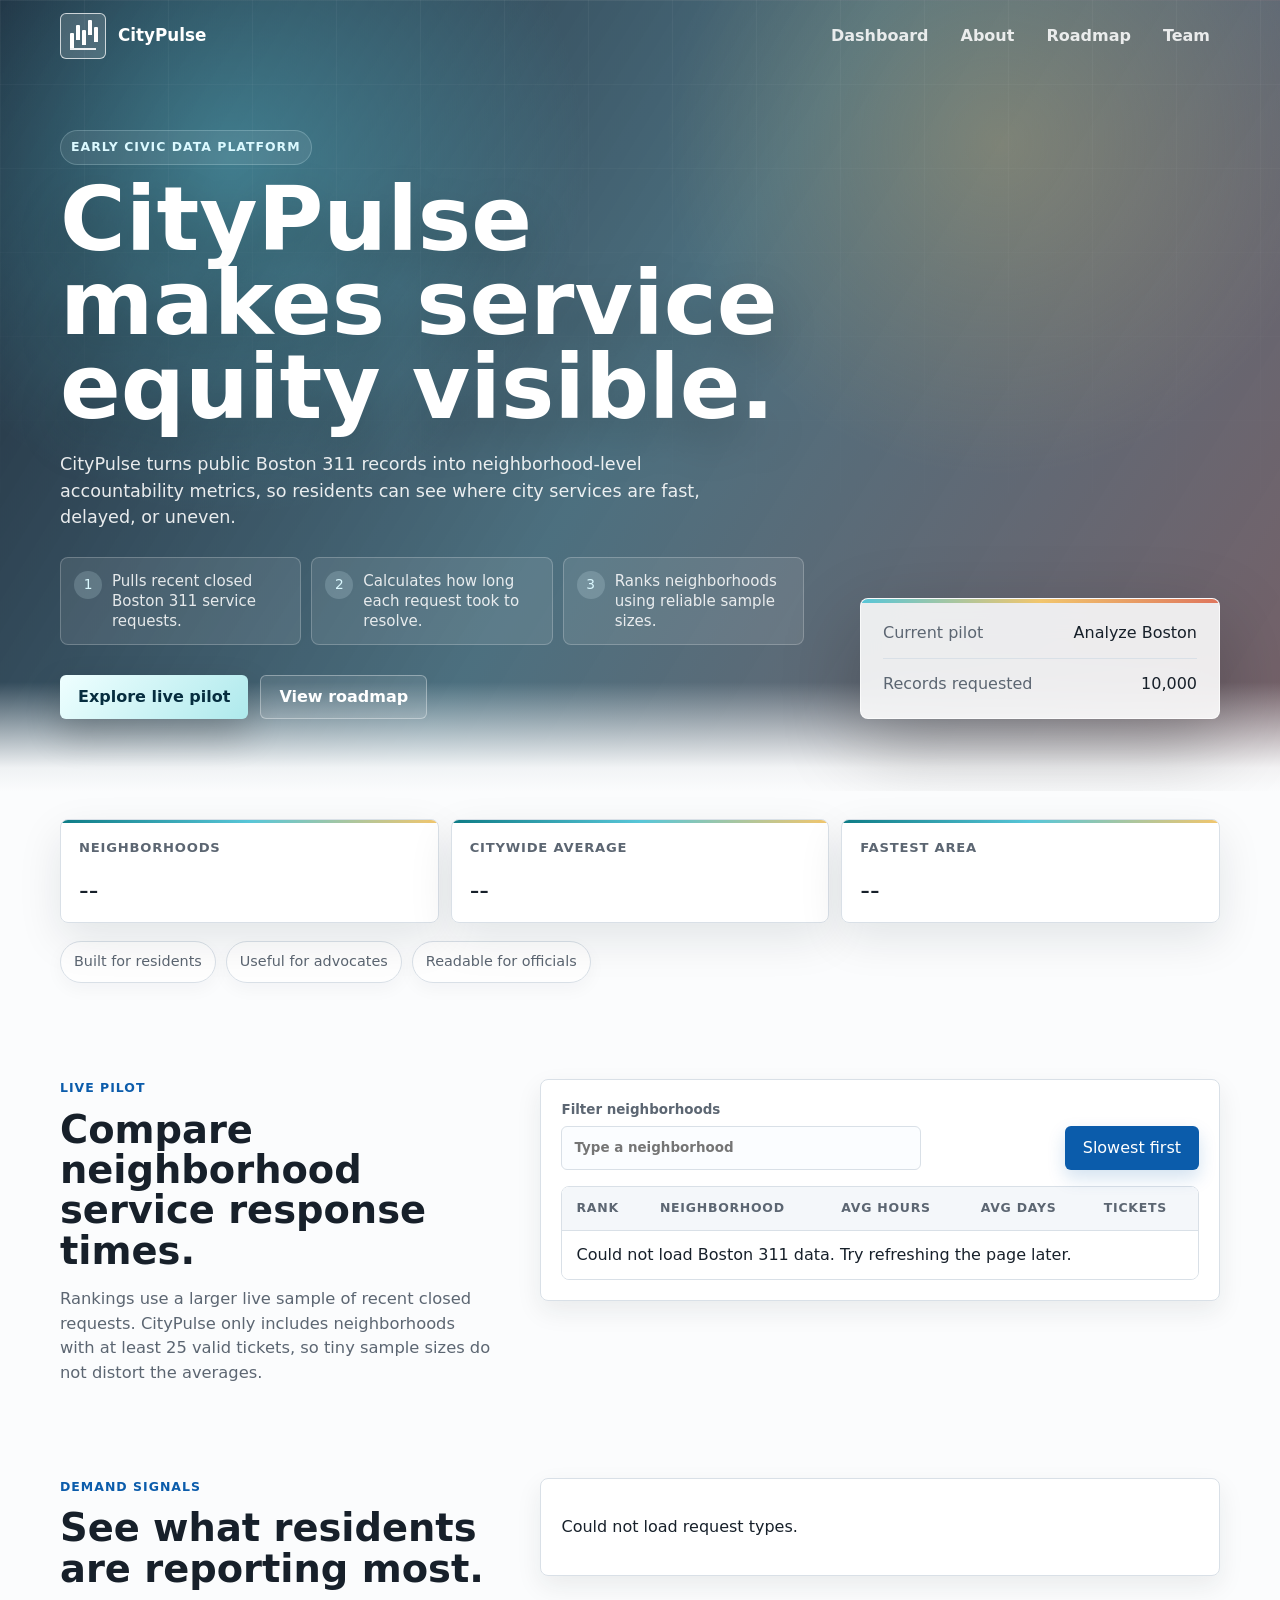
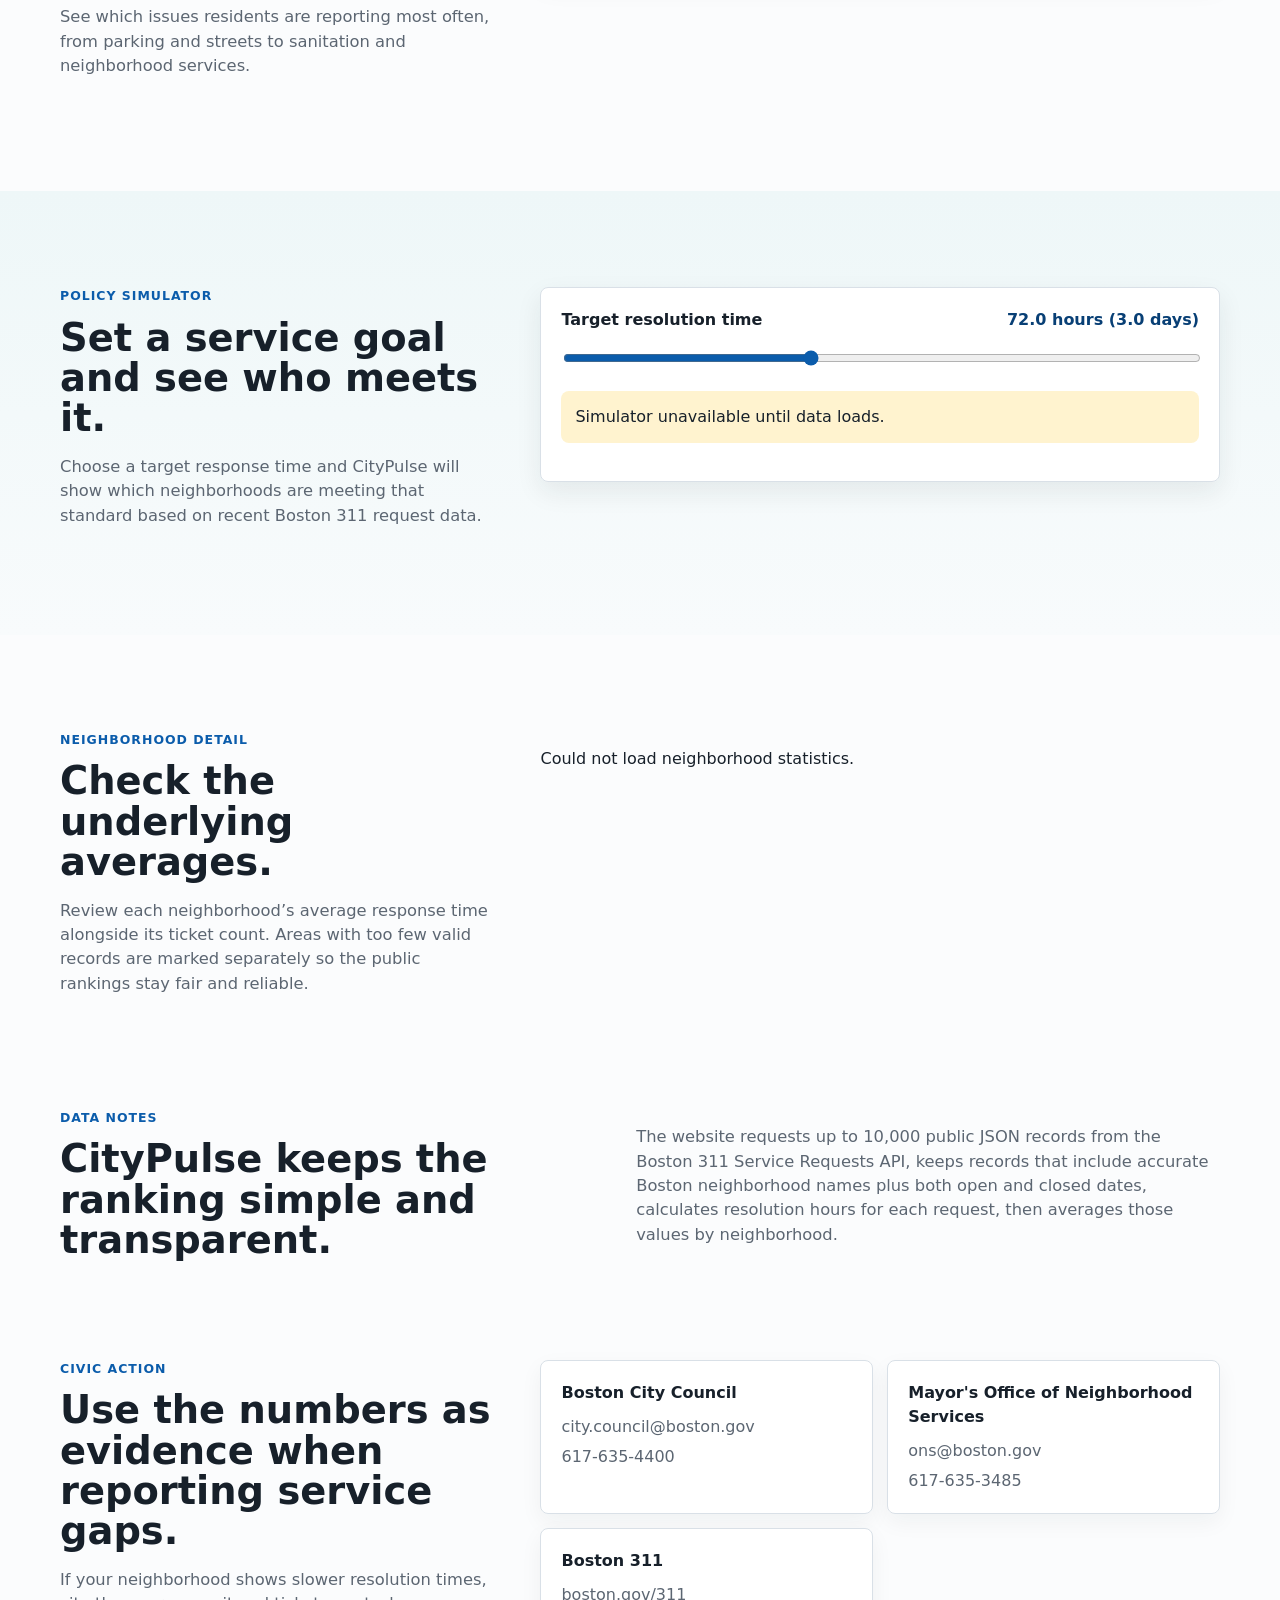
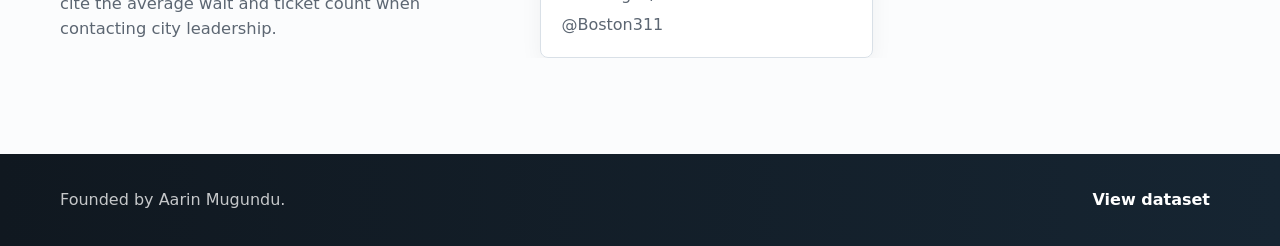
==== index.html @ 23cbd636 "Update index.html" ====
<!doctype html>
<html lang="en">
  <head>
    <meta charset="utf-8">
    <meta name="viewport" content="width=device-width, initial-scale=1">
    <title>CityPulse Boston</title>
    <meta
      name="description"
      content="CityPulse turns Boston 311 service request data into neighborhood response-time rankings, equity stats, and target simulations."
    >
    <link rel="stylesheet" href="./styles.css?v=24">
  </head>
  <body>
    <div class="cursor-glow" aria-hidden="true"></div>
    <header class="app-header">
      <nav class="topbar" aria-label="Primary">
        <a class="brand" href="./index.html" aria-label="CityPulse home">
          <span class="brand-mark" aria-hidden="true">
            <span class="logo-buildings"></span>
          </span>
          <span>CityPulse</span>
        </a>
        <div class="nav-links">
          <a href="./index.html#rankings">Dashboard</a>
          <a href="./about.html">About</a>
          <a href="./roadmap.html">Roadmap</a>
          <a href="./team.html">Team</a>
        </div>
      </nav>

      <section class="hero" id="overview">
        <div class="hero-copy">
          <p class="eyebrow">Early civic data platform</p>
          <h1>CityPulse makes service equity visible.</h1>
          <p>
            CityPulse turns public Boston 311 records into neighborhood-level accountability metrics, so
            residents can see where city services are fast, delayed, or uneven.
          </p>
          <div class="hero-explainer" aria-label="How CityPulse works">
            <article>
              <span>1</span>
              <p>Pulls recent closed Boston 311 service requests.</p>
            </article>
            <article>
              <span>2</span>
              <p>Calculates how long each request took to resolve.</p>
            </article>
            <article>
              <span>3</span>
              <p>Ranks neighborhoods using reliable sample sizes.</p>
            </article>
          </div>
          <div class="hero-actions">
            <a class="primary-action" href="#rankings">Explore live pilot</a>
            <a class="secondary-action" href="./roadmap.html">View roadmap</a>
          </div>
        </div>

        <aside class="status-panel" aria-label="Current data status">
          <div class="status-row">
            <span>Current pilot</span>
            <strong>Analyze Boston</strong>
          </div>
          <div class="status-row">
            <span>Records requested</span>
            <strong id="record-limit">10,000</strong>
          </div>
        </aside>
      </section>
    </header>

    <main>
      <section class="metric-band" aria-label="Citywide snapshot">
        <article>
          <span class="metric-label">Neighborhoods</span>
          <strong id="total-neighborhoods">--</strong>
        </article>
        <article>
          <span class="metric-label">Citywide average</span>
          <strong id="city-average">--</strong>
        </article>
        <article>
          <span class="metric-label">Fastest area</span>
          <strong id="fastest-area">--</strong>
        </article>
      </section>

      <section class="audience-strip" aria-label="Who CityPulse is for">
        <span>Built for residents</span>
        <span>Useful for advocates</span>
        <span>Readable for officials</span>
      </section>

      <section class="section-grid" id="rankings">
        <div class="section-intro">
          <p class="eyebrow">Live pilot</p>
          <h2>Compare neighborhood service response times.</h2>
          <p>
            Rankings use a larger live sample of recent closed requests. CityPulse only includes
            neighborhoods with at least 25 valid tickets, so tiny sample sizes do not distort the
            averages.
          </p>
        </div>

        <div class="tool-surface">
          <div class="control-row">
            <label class="search-field">
              <span>Filter neighborhoods</span>
              <input id="neighborhood-search" type="search" placeholder="Type a neighborhood">
            </label>
            <button class="icon-button" id="sort-toggle" type="button" aria-pressed="false">
              Slowest first
            </button>
          </div>

          <div class="table-wrap">
            <table>
              <thead>
                <tr>
                  <th scope="col">Rank</th>
                  <th scope="col">Neighborhood</th>
                  <th scope="col">Avg hours</th>
                  <th scope="col">Avg days</th>
                  <th scope="col">Tickets</th>
                </tr>
              </thead>
              <tbody id="ranking-body">
                <tr>
                  <td colspan="5">Loading rankings...</td>
                </tr>
              </tbody>
            </table>
          </div>
        </div>
      </section>

      <section class="section-grid compact-section" id="request-types">
        <div class="section-intro">
          <p class="eyebrow">Demand signals</p>
          <h2>See what residents are reporting most.</h2>
          <p>
            See which issues residents are reporting most often, from parking and streets to
            sanitation and neighborhood services.
          </p>
        </div>

        <div class="tool-surface">
          <div class="type-list" id="type-list">
            <p>Loading request types...</p>
          </div>
        </div>
      </section>

      <section class="section-grid alt" id="simulator">
        <div class="section-intro">
          <p class="eyebrow">Policy simulator</p>
          <h2>Set a service goal and see who meets it.</h2>
          <p>
            Choose a target response time and CityPulse will show which neighborhoods are meeting
            that standard based on recent Boston 311 request data.
          </p>
        </div>

        <div class="tool-surface">
          <div class="slider-header">
            <label for="target-slider">Target resolution time</label>
            <strong id="target-label">72.0 hours (3.0 days)</strong>
          </div>
          <input id="target-slider" type="range" min="12" max="168" value="72" step="1">
          <div class="sim-summary" id="sim-summary">Waiting for live data...</div>
          <div class="result-list" id="sim-results" aria-live="polite"></div>
        </div>
      </section>

      <section class="section-grid" id="raw-stats">
        <div class="section-intro">
          <p class="eyebrow">Neighborhood detail</p>
          <h2>Check the underlying averages.</h2>
          <p>
            Review each neighborhood’s average response time alongside its ticket count. Areas
            with too few valid records are marked separately so the public rankings stay fair and
            reliable.
          </p>
        </div>

        <div class="stat-list" id="stats-list">
          <p>Loading neighborhood statistics...</p>
        </div>
      </section>

      <section class="info-band" id="about">
        <div>
          <p class="eyebrow">Data notes</p>
          <h2>CityPulse keeps the ranking simple and transparent.</h2>
        </div>
        <p>
          The website requests up to 10,000 public JSON records from the Boston 311 Service
          Requests API, keeps records that include accurate Boston neighborhood names plus both
          open and closed dates, calculates resolution hours for each request, then averages those
          values by neighborhood.
        </p>
      </section>

      <section class="section-grid action-section" id="action">
        <div class="section-intro">
          <p class="eyebrow">Civic action</p>
          <h2>Use the numbers as evidence when reporting service gaps.</h2>
          <p>
            If your neighborhood shows slower resolution times, cite the average wait and ticket
            count when contacting city leadership.
          </p>
        </div>

        <div class="contact-grid">
          <article>
            <h3>Boston City Council</h3>
            <p>city.council@boston.gov</p>
            <p>617-635-4400</p>
          </article>
          <article>
            <h3>Mayor's Office of Neighborhood Services</h3>
            <p>ons@boston.gov</p>
            <p>617-635-3485</p>
          </article>
          <article>
            <h3>Boston 311</h3>
            <p>boston.gov/311</p>
            <p>@Boston311</p>
          </article>
        </div>
      </section>
    </main>

    <footer>
      <p>Founded by Aarin Mugundu.</p>
      <a href="https://data.boston.gov/dataset/311-service-requests" target="_blank" rel="noreferrer">
        View dataset
      </a>
    </footer>

    <script src="./effects.js?v=24"></script>
    <script src="./app.js?v=24"></script>
  </body>
</html>
---- styles.css ----
:root {
  color-scheme: light;
  --ink: #17202a;
  --muted: #5c6672;
  --paper: #fbfcfd;
  --paper-soft: #f4f7fa;
  --line: #d9e0e7;
  --blue: #0b5cab;
  --blue-dark: #083f75;
  --cyan: #58c6d8;
  --teal: #0e7c86;
  --coral: #df765d;
  --sun: #f2c66d;
  --green: #1f8f53;
  --red: #be3a34;
  --amber: #b96f00;
  --aqua: #e6f4f1;
  --gold: #fff3cf;
  --rose: #fae7e3;
  --shadow: 0 10px 26px rgba(23, 32, 42, 0.08);
  --shadow-strong: 0 22px 60px rgba(13, 28, 42, 0.18);
  font-family: "Avenir Next", Avenir, Inter, ui-sans-serif, system-ui, -apple-system, BlinkMacSystemFont, "Segoe UI", sans-serif;
}

* {
  box-sizing: border-box;
}

html {
  scroll-behavior: smooth;
}

body {
  margin: 0;
  background: var(--paper);
  color: var(--ink);
  line-height: 1.5;
}

::selection {
  background: rgba(88, 198, 216, 0.34);
}

a {
  color: inherit;
}

a:focus-visible,
button:focus-visible,
input:focus-visible {
  outline: 2px solid var(--cyan);
  outline-offset: 2px;
}

.cursor-glow {
  display: none;
}

.app-header {
  min-height: 72vh;
  position: relative;
  isolation: isolate;
  overflow: hidden;
  background:
    radial-gradient(circle at 18% 20%, rgba(88, 198, 216, 0.44), transparent 29%),
    radial-gradient(circle at 78% 18%, rgba(242, 198, 109, 0.25), transparent 28%),
    linear-gradient(122deg, rgba(4, 18, 35, 0.9) 0%, rgba(9, 58, 79, 0.72) 50%, rgba(56, 23, 33, 0.68) 100%),
    url("https://images.unsplash.com/photo-1508050919630-b135583b29ab?auto=format&fit=crop&w=1800&q=82");
  background-position: center;
  background-size: cover;
  color: white;
  display: flex;
  flex-direction: column;
}

.app-header::before {
  content: "";
  position: absolute;
  inset: 0;
  z-index: -1;
  background:
    linear-gradient(90deg, rgba(255, 255, 255, 0.06) 1px, transparent 1px),
    linear-gradient(180deg, rgba(255, 255, 255, 0.05) 1px, transparent 1px);
  background-size: 84px 84px;
  mask-image: linear-gradient(to bottom, rgba(0, 0, 0, 0.74), transparent 72%);
}

.app-header::after {
  content: "";
  position: absolute;
  left: 0;
  right: 0;
  bottom: -1px;
  height: 110px;
  z-index: -1;
  background: linear-gradient(180deg, transparent, rgba(251, 252, 253, 0.94) 78%, var(--paper));
}

.page-header {
  min-height: 52vh;
  position: relative;
  isolation: isolate;
  overflow: hidden;
  background:
    radial-gradient(circle at 20% 18%, rgba(88, 198, 216, 0.38), transparent 30%),
    radial-gradient(circle at 86% 20%, rgba(223, 118, 93, 0.24), transparent 28%),
    linear-gradient(122deg, rgba(4, 18, 35, 0.95) 0%, rgba(8, 55, 76, 0.82) 54%, rgba(39, 28, 46, 0.78) 100%),
    url("https://images.unsplash.com/photo-1508050919630-b135583b29ab?auto=format&fit=crop&w=1800&q=82");
  background-position: center;
  background-size: cover;
  color: white;
}

.page-header::before {
  content: "";
  position: absolute;
  inset: 0;
  z-index: -1;
  background:
    linear-gradient(90deg, rgba(255, 255, 255, 0.055) 1px, transparent 1px),
    linear-gradient(180deg, rgba(255, 255, 255, 0.045) 1px, transparent 1px);
  background-size: 84px 84px;
  mask-image: linear-gradient(to bottom, rgba(0, 0, 0, 0.78), transparent 76%);
}

.page-header::after {
  content: "";
  position: absolute;
  left: 0;
  right: 0;
  bottom: -1px;
  height: 96px;
  z-index: -1;
  background: linear-gradient(180deg, transparent, rgba(251, 252, 253, 0.92) 78%, var(--paper));
}

.topbar {
  width: min(1160px, calc(100% - 32px));
  margin: 0 auto;
  min-height: 72px;
  display: flex;
  align-items: center;
  justify-content: space-between;
  gap: 24px;
}

.brand,
.nav-links {
  display: flex;
  align-items: center;
  gap: 12px;
}

.brand {
  text-decoration: none;
  font-weight: 550;
  font-size: 1.05rem;
  border-radius: 6px;
  padding: 4px 6px 4px 0;
  transition: opacity 160ms ease;
}

.brand:hover {
  opacity: 0.92;
}

.brand:active {
  opacity: 0.82;
}

.brand-mark {
  width: 46px;
  height: 46px;
  border: 1px solid rgba(255, 255, 255, 0.72);
  display: block;
  position: relative;
  background: rgba(255, 255, 255, 0.15);
  overflow: hidden;
  border-radius: 6px;
}

.brand-mark::before {
  content: "";
  position: absolute;
  left: 9px;
  right: 9px;
  bottom: 8px;
  height: 2px;
  background: rgba(255, 255, 255, 0.9);
}

.logo-buildings {
  position: absolute;
  left: 9px;
  bottom: 10px;
  width: 4px;
  height: 15px;
  background: white;
  border-radius: 1px 1px 0 0;
  box-shadow:
    6px -8px 0 0 white,
    12px -3px 0 0 white,
    18px -13px 0 0 white,
    24px -6px 0 0 white;
}

.page-header .brand-mark {
  border-color: rgba(255, 255, 255, 0.72);
  background: rgba(255, 255, 255, 0.12);
}

.nav-links a {
  text-decoration: none;
  font-weight: 550;
  color: rgba(255, 255, 255, 0.86);
  padding: 6px 10px;
  border-radius: 6px;
  transition: color 160ms ease, background 160ms ease;
}

.nav-links a:hover {
  color: white;
  background: rgba(255, 255, 255, 0.1);
}

.nav-links a:active {
  background: rgba(255, 255, 255, 0.16);
}

.nav-links a[aria-current="page"] {
  color: white;
  background: rgba(255, 255, 255, 0.14);
}

.hero {
  width: min(1160px, calc(100% - 32px));
  margin: auto;
  padding: 58px 0 72px;
  display: grid;
  grid-template-columns: minmax(0, 1fr) 360px;
  gap: 56px;
  align-items: end;
}

.hero-copy {
  max-width: 770px;
  animation: heroRise 720ms ease-out both;
}

.hero-copy h1 {
  text-shadow: 0 20px 48px rgba(0, 0, 0, 0.22);
}

.eyebrow {
  margin: 0 0 12px;
  color: var(--blue);
  text-transform: uppercase;
  letter-spacing: 0.08em;
  font-size: 0.78rem;
  font-weight: 550;
}

.hero .eyebrow,
.page-hero .eyebrow {
  width: fit-content;
  color: #dbf9ff;
  border: 1px solid rgba(219, 249, 255, 0.22);
  border-radius: 999px;
  padding: 7px 10px;
  background: rgba(255, 255, 255, 0.08);
  backdrop-filter: blur(10px);
}

h1,
h2,
h3,
p {
  overflow-wrap: anywhere;
}

h1 {
  margin: 0;
  font-size: clamp(2.6rem, 7vw, 5.65rem);
  font-weight: 600;
  line-height: 0.94;
  max-width: 10.7em;
}

.page-hero {
  width: min(980px, calc(100% - 32px));
  margin: 0 auto;
  padding: 90px 0 110px;
  animation: heroRise 720ms ease-out both;
}

.page-hero p:not(.eyebrow) {
  max-width: 720px;
  margin: 22px 0 0;
  color: rgba(255, 255, 255, 0.82);
  font-size: 1.1rem;
}

h2 {
  margin: 0;
  font-size: clamp(1.8rem, 3vw, 3rem);
  font-weight: 550;
  line-height: 1.05;
}

h3 {
  margin: 0 0 10px;
  font-size: 1rem;
  font-weight: 550;
}

.hero-copy > p:not(.eyebrow) {
  margin: 22px 0 0;
  max-width: 650px;
  color: rgba(255, 255, 255, 0.89);
  font-size: 1.1rem;
}

.hero-explainer {
  margin-top: 26px;
  display: grid;
  grid-template-columns: repeat(3, minmax(0, 1fr));
  gap: 10px;
  max-width: 760px;
}

.hero-explainer article {
  border: 1px solid rgba(255, 255, 255, 0.22);
  border-radius: 8px;
  background: rgba(255, 255, 255, 0.09);
  backdrop-filter: blur(12px);
  padding: 13px;
  display: grid;
  grid-template-columns: 28px minmax(0, 1fr);
  gap: 10px;
  align-items: start;
}

.hero-explainer span {
  width: 28px;
  height: 28px;
  border-radius: 50%;
  display: grid;
  place-items: center;
  background: rgba(219, 249, 255, 0.18);
  color: #dbf9ff;
  font-size: 0.86rem;
  font-weight: 500;
}

.hero-explainer p {
  margin: 0;
  color: rgba(255, 255, 255, 0.86);
  font-size: 0.94rem;
  line-height: 1.35;
}

.hero-actions {
  display: flex;
  flex-wrap: wrap;
  gap: 12px;
  margin-top: 30px;
}

.primary-action,
.secondary-action,
button {
  border: 0;
  border-radius: 6px;
  min-height: 44px;
  padding: 0 18px;
  display: inline-flex;
  align-items: center;
  justify-content: center;
  font: inherit;
  font-weight: 550;
  text-decoration: none;
  cursor: pointer;
  transition: transform 160ms ease, box-shadow 160ms ease, background 160ms ease, border-color 160ms ease;
}

.primary-action {
  background: linear-gradient(135deg, #efffff, #aee9ec);
  color: #062d3f;
  box-shadow: 0 16px 36px rgba(0, 0, 0, 0.2);
}

.secondary-action {
  color: #fff;
  border: 1px solid rgba(255, 255, 255, 0.34);
  background: rgba(255, 255, 255, 0.1);
  backdrop-filter: blur(12px);
}

.primary-action:hover,
.secondary-action:hover,
button:hover {
  transform: translateY(-1px);
}

.primary-action:active,
.secondary-action:active,
button:active {
  transform: translateY(0);
}

.status-panel,
.tool-surface,
.contact-grid article {
  background: rgba(255, 255, 255, 0.96);
  color: var(--ink);
  border: 1px solid var(--line);
  box-shadow: var(--shadow);
}

.status-panel {
  padding: 22px;
  border-radius: 8px;
  box-shadow: 0 28px 80px rgba(0, 0, 0, 0.24);
  background: rgba(255, 255, 255, 0.88);
  border-color: rgba(255, 255, 255, 0.72);
  backdrop-filter: blur(18px);
  position: relative;
  overflow: hidden;
  animation: heroRise 820ms 120ms ease-out both;
}

.status-panel::before {
  content: "";
  position: absolute;
  inset: 0 0 auto;
  height: 4px;
  background: linear-gradient(90deg, var(--cyan), var(--sun), var(--coral));
}

.status-row {
  display: flex;
  justify-content: space-between;
  gap: 18px;
  border-bottom: 1px solid var(--line);
  padding: 13px 0;
}

.status-row:first-child {
  padding-top: 0;
}

.status-row:last-child {
  border-bottom: 0;
  padding-bottom: 0;
}

.status-row span {
  color: var(--muted);
}

.status-row strong {
  font-weight: 400;
}

main {
  overflow: hidden;
}

.metric-band {
  width: min(1160px, calc(100% - 32px));
  margin: 28px auto 0;
  display: grid;
  grid-template-columns: repeat(auto-fit, minmax(190px, 1fr));
  gap: 12px;
  position: relative;
  z-index: 2;
  align-items: stretch;
}

.metric-band article {
  background: rgba(255, 255, 255, 0.95);
  border: 1px solid var(--line);
  border-radius: 8px;
  min-height: 104px;
  padding: 18px;
  box-shadow: 0 16px 44px rgba(13, 28, 42, 0.1);
  display: flex;
  flex-direction: column;
  justify-content: space-between;
  overflow: hidden;
  position: relative;
}

.metric-band article::before,
.insight-strip article::before {
  content: "";
  position: absolute;
  left: 0;
  right: 0;
  top: 0;
  height: 3px;
  background: linear-gradient(90deg, var(--teal), var(--cyan), var(--sun));
}

.metric-label {
  display: block;
  color: var(--muted);
  font-size: 0.82rem;
  font-weight: 550;
  text-transform: uppercase;
  letter-spacing: 0.06em;
}

.metric-band strong {
  display: block;
  margin-top: 12px;
  font-size: clamp(1.25rem, 2.1vw, 1.82rem);
  font-weight: 400;
  line-height: 1.08;
}

.insight-strip {
  width: min(1160px, calc(100% - 32px));
  margin: 14px auto 0;
  display: grid;
  grid-template-columns: repeat(auto-fit, minmax(235px, 1fr));
  gap: 12px;
}

.insight-strip article {
  border: 1px solid var(--line);
  border-radius: 8px;
  background: #fff;
  padding: 16px 18px;
  box-shadow: 0 8px 22px rgba(23, 32, 42, 0.05);
  overflow: hidden;
  position: relative;
}

.insight-strip strong {
  display: block;
  margin-top: 8px;
  color: var(--ink);
  font-size: 1.08rem;
  font-weight: 400;
  line-height: 1.2;
}

.audience-strip {
  width: min(1160px, calc(100% - 32px));
  margin: 18px auto 0;
  display: flex;
  flex-wrap: wrap;
  gap: 10px;
}

.audience-strip span {
  border: 1px solid var(--line);
  border-radius: 999px;
  background: rgba(255, 255, 255, 0.82);
  padding: 9px 13px;
  color: var(--muted);
  font-size: 0.9rem;
  font-weight: 500;
  box-shadow: 0 6px 18px rgba(23, 32, 42, 0.04);
}

.reveal-section {
  opacity: 0;
  transform: translateY(24px);
  transition:
    opacity 620ms ease,
    transform 620ms ease;
}

.reveal-section.is-visible {
  opacity: 1;
  transform: translateY(0);
}

@keyframes heroRise {
  from {
    opacity: 0;
    transform: translateY(18px);
  }

  to {
    opacity: 1;
    transform: translateY(0);
  }
}

.section-grid,
.info-band {
  width: min(1160px, calc(100% - 32px));
  margin: 0 auto;
  padding: 96px 0 0;
}

.page-main {
  width: min(1160px, calc(100% - 32px));
  margin: 0 auto;
}

.split-section {
  padding: 92px 0 0;
  display: grid;
  grid-template-columns: 0.9fr 1.1fr;
  gap: 54px;
  align-items: start;
}

.split-section > p {
  margin: 0;
  color: var(--muted);
  font-size: 1.06rem;
}

.feature-grid {
  padding-top: 42px;
  display: grid;
  grid-template-columns: repeat(3, minmax(0, 1fr));
  gap: 14px;
}

.feature-grid article,
.founder-card {
  border: 1px solid var(--line);
  border-radius: 8px;
  background: white;
  padding: 22px;
  box-shadow: var(--shadow);
  position: relative;
  overflow: hidden;
}

.feature-grid article::before,
.timeline-content::before,
.founder-card::before {
  content: "";
  position: absolute;
  left: 0;
  right: 0;
  top: 0;
  height: 3px;
  background: linear-gradient(90deg, var(--teal), var(--cyan), var(--sun));
}

.feature-grid p,
.founder-card p {
  color: var(--muted);
}

.timeline,
.roadmap-map {
  position: relative;
  padding: 104px 0 24px;
}

.timeline {
  display: grid;
  grid-template-columns: repeat(4, minmax(0, 1fr));
  gap: 0;
}

.timeline::before {
  content: "";
  position: absolute;
  top: 129px;
  left: 8%;
  right: 8%;
  height: 2px;
  background: var(--line);
}

.timeline-item {
  position: relative;
  display: grid;
  justify-items: center;
  gap: 18px;
  text-align: center;
}

.timeline-node {
  width: 52px;
  height: 52px;
  border-radius: 50%;
  background: linear-gradient(135deg, var(--teal), var(--blue-dark));
  color: white;
  display: grid;
  place-items: center;
  font-weight: 600;
  position: relative;
  z-index: 1;
  box-shadow: 0 0 0 8px var(--paper);
}

.timeline-content {
  width: min(100%, 240px);
  border: 1px solid var(--line);
  border-radius: 8px;
  background: white;
  padding: 20px;
  box-shadow: var(--shadow);
  position: relative;
  overflow: hidden;
}

.timeline span {
  color: var(--blue);
  font-weight: 550;
  text-transform: uppercase;
  letter-spacing: 0.06em;
  font-size: 0.8rem;
}

.timeline p {
  color: var(--muted);
}

.roadmap-map {
  display: grid;
  grid-template-columns: minmax(0, 1.35fr) minmax(300px, 0.65fr);
  gap: 32px;
  align-items: stretch;
  min-height: 560px;
}

.map-route {
  position: absolute;
  left: 4%;
  top: 168px;
  width: 64%;
  height: 310px;
  pointer-events: none;
}

.map-route span {
  display: block;
  width: 100%;
  height: 100%;
  border-top: 3px solid rgba(14, 124, 134, 0.3);
  border-right: 3px solid rgba(14, 124, 134, 0.3);
  border-radius: 0 120px 0 0;
  transform: skewY(-8deg);
  position: relative;
}

.map-route span::before,
.map-route span::after {
  content: "";
  position: absolute;
  border-radius: 999px;
  background: linear-gradient(90deg, var(--teal), var(--cyan), var(--sun));
}

.map-route span::before {
  left: 0;
  top: -4px;
  width: 46%;
  height: 5px;
}

.map-route span::after {
  right: -4px;
  top: -4px;
  width: 5px;
  height: 70%;
}

.map-milestones {
  min-height: 520px;
  position: relative;
  border: 1px solid rgba(217, 224, 231, 0.82);
  border-radius: 8px;
  background:
    radial-gradient(circle at 18% 18%, rgba(88, 198, 216, 0.14), transparent 28%),
    radial-gradient(circle at 74% 72%, rgba(242, 198, 109, 0.16), transparent 26%),
    linear-gradient(180deg, rgba(255, 255, 255, 0.94), rgba(246, 250, 251, 0.96));
  box-shadow: var(--shadow);
  overflow: hidden;
}

.map-milestones::before {
  content: "";
  position: absolute;
  inset: 0;
  background:
    linear-gradient(90deg, rgba(14, 124, 134, 0.08) 1px, transparent 1px),
    linear-gradient(180deg, rgba(14, 124, 134, 0.07) 1px, transparent 1px);
  background-size: 54px 54px;
  mask-image: linear-gradient(to bottom, rgba(0, 0, 0, 0.66), transparent 90%);
}

.map-stop {
  position: absolute;
  z-index: 2;
  width: min(230px, 42%);
  border: 0;
  background: transparent;
  color: inherit;
  font: inherit;
  padding: 0;
  min-height: auto;
  display: grid;
  justify-items: center;
  gap: 10px;
  text-align: center;
  cursor: pointer;
  transition: transform 160ms ease;
}

.map-stop:nth-child(1) {
  left: 8%;
  top: 58px;
}

.map-stop:nth-child(2) {
  left: 42%;
  top: 118px;
}

.map-stop:nth-child(3) {
  left: 18%;
  top: 304px;
}

.map-stop:nth-child(4) {
  right: 7%;
  bottom: 52px;
}

.map-pin {
  width: 54px;
  height: 54px;
  border-radius: 50% 50% 50% 8px;
  background: linear-gradient(135deg, var(--blue-dark), var(--teal));
  color: white;
  display: grid;
  place-items: center;
  font-weight: 600;
  transform: rotate(-45deg);
  box-shadow: 0 10px 26px rgba(8, 63, 117, 0.24);
  position: relative;
  transition:
    transform 180ms ease,
    box-shadow 180ms ease,
    background 180ms ease;
}

.map-pin::before {
  content: "";
  position: absolute;
  inset: 12px;
  border: 1px solid rgba(255, 255, 255, 0.42);
  border-radius: 50%;
}

.map-pin::after {
  content: attr(data-step);
  transform: rotate(45deg);
  position: relative;
  z-index: 1;
  font-size: 1rem;
  font-variant-numeric: tabular-nums;
}

.map-card {
  width: 100%;
  border: 1px solid rgba(217, 224, 231, 0.86);
  border-radius: 8px;
  background: rgba(255, 255, 255, 0.92);
  padding: 13px 14px;
  box-shadow: 0 12px 30px rgba(13, 28, 42, 0.08);
  backdrop-filter: blur(12px);
  transition: border-color 160ms ease, box-shadow 160ms ease;
}

.map-card span,
.map-detail > span {
  display: block;
  color: var(--teal);
  font-weight: 500;
  text-transform: uppercase;
  letter-spacing: 0.06em;
  font-size: 0.76rem;
}

.map-card strong {
  display: block;
  margin-top: 4px;
  color: var(--ink);
  font-family: inherit;
  font-size: 1rem;
  font-weight: 400;
}

.map-stop:hover .map-pin,
.map-stop.is-active .map-pin {
  background: linear-gradient(135deg, var(--coral), var(--sun));
  box-shadow: 0 16px 36px rgba(223, 118, 93, 0.26);
  transform: rotate(-45deg) scale(1.07);
}

.map-stop:active .map-pin {
  transform: rotate(-45deg) scale(1.02);
}

.map-stop:hover .map-card,
.map-stop.is-active .map-card {
  border-color: rgba(14, 124, 134, 0.36);
  box-shadow: 0 16px 42px rgba(13, 28, 42, 0.13);
}

.map-detail {
  border: 1px solid rgba(217, 224, 231, 0.9);
  border-radius: 8px;
  background:
    linear-gradient(180deg, rgba(255, 255, 255, 0.96), rgba(248, 251, 252, 0.96));
  box-shadow: var(--shadow);
  padding: 28px;
  position: sticky;
  top: 24px;
  min-height: 360px;
  align-self: start;
  overflow: hidden;
}

.map-detail::before {
  content: "";
  position: absolute;
  inset: 0 0 auto;
  height: 4px;
  background: linear-gradient(90deg, var(--teal), var(--cyan), var(--sun), var(--coral));
}

.map-detail h2 {
  margin-top: 12px;
  font-size: clamp(1.7rem, 3vw, 2.7rem);
}

.map-detail p {
  color: var(--muted);
}

#map-detail-goal {
  margin-top: 20px;
  border-left: 4px solid var(--sun);
  padding-left: 14px;
  color: var(--ink);
}

.founder-card {
  margin-top: 92px;
  display: grid;
  grid-template-columns: 112px minmax(0, 1fr);
  gap: 28px;
  align-items: start;
}

.founder-mark {
  width: 96px;
  height: 96px;
  border-radius: 8px;
  background:
    linear-gradient(135deg, rgba(88, 198, 216, 0.38), transparent 45%),
    linear-gradient(135deg, var(--blue-dark), var(--teal));
  color: white;
  display: grid;
  place-items: center;
  font-weight: 600;
  font-size: 1.55rem;
}

.section-grid {
  display: grid;
  grid-template-columns: 0.78fr 1.22fr;
  gap: 46px;
  align-items: start;
}

.section-intro {
  position: sticky;
  top: 18px;
}

.section-intro p:not(.eyebrow),
.info-band > p {
  color: var(--muted);
  font-size: 1.02rem;
}

.tool-surface {
  border-radius: 8px;
  padding: 20px;
  background: rgba(255, 255, 255, 0.98);
}

.control-row,
.slider-header {
  display: flex;
  gap: 14px;
  align-items: end;
  justify-content: space-between;
  margin-bottom: 16px;
}

.search-field {
  display: grid;
  gap: 6px;
  width: min(100%, 360px);
  color: var(--muted);
  font-weight: 550;
  font-size: 0.84rem;
}

input[type="search"] {
  min-height: 44px;
  border: 1px solid var(--line);
  border-radius: 6px;
  padding: 0 12px;
  font: inherit;
  background: #fbfdff;
  transition: border-color 160ms ease, box-shadow 160ms ease;
}

input[type="search"]:focus {
  outline: none;
  border-color: var(--blue);
  box-shadow: 0 0 0 3px rgba(11, 92, 171, 0.16);
}

.icon-button {
  background: var(--blue);
  color: white;
  white-space: nowrap;
  font-weight: 400;
  box-shadow: 0 8px 18px rgba(11, 92, 171, 0.18);
}

.table-wrap {
  overflow-x: auto;
  border: 1px solid var(--line);
  border-radius: 8px;
}

table {
  width: 100%;
  border-collapse: collapse;
  min-width: 620px;
  background: white;
}

th,
td {
  padding: 12px 14px;
  border-bottom: 1px solid var(--line);
  text-align: left;
  font-weight: 400;
}

th {
  font-size: 0.78rem;
  text-transform: uppercase;
  letter-spacing: 0.06em;
  color: var(--muted);
  background: var(--paper-soft);
  font-weight: 550;
}

.neighborhood-name {
  font-weight: 500;
}

tbody tr:last-child td {
  border-bottom: 0;
}

.fastest-row {
  background: linear-gradient(90deg, var(--aqua), #fff);
}

.slowest-row {
  background: linear-gradient(90deg, var(--rose), #fff);
}

.alt {
  background: linear-gradient(180deg, #eef7f8 0%, #f8fbfc 100%);
  width: 100%;
  max-width: none;
  padding: 96px max(16px, calc((100% - 1160px) / 2)) 90px;
  margin-top: 96px;
}

.compact-section {
  padding-top: 76px;
}

.slider-header label {
  font-weight: 550;
}

.slider-header strong {
  color: var(--blue-dark);
  font-weight: 550;
}

input[type="range"] {
  width: 100%;
  accent-color: var(--blue);
}

.sim-summary {
  margin: 18px 0;
  border-radius: 8px;
  background: var(--gold);
  padding: 14px;
  font-weight: 400;
}

.result-list {
  display: grid;
  gap: 8px;
  max-height: 430px;
  overflow: auto;
  padding-right: 4px;
}

.result-item,
.stat-item {
  border: 1px solid var(--line);
  border-radius: 8px;
  padding: 12px 14px;
  background: white;
}

.result-item {
  display: flex;
  justify-content: space-between;
  gap: 14px;
  font-weight: 400;
}

.pass {
  border-left: 5px solid var(--green);
}

.fail {
  border-left: 5px solid var(--red);
}

.stat-list {
  display: grid;
  gap: 10px;
}

.stat-item {
  display: grid;
  grid-template-columns: minmax(0, 1fr) auto;
  gap: 18px;
}

.stat-item span:last-child {
  color: var(--blue-dark);
  font-weight: 400;
}

.type-list {
  display: grid;
  gap: 12px;
}

.type-item {
  display: grid;
  gap: 10px;
}

.type-item div:first-child {
  display: flex;
  justify-content: space-between;
  gap: 16px;
}

.type-item strong {
  font-size: 0.98rem;
  font-weight: 500;
}

.type-item span {
  color: var(--muted);
  white-space: nowrap;
}

.type-bar {
  height: 9px;
  overflow: hidden;
  border-radius: 999px;
  background: #e8edf2;
}

.type-bar span {
  display: block;
  height: 100%;
  border-radius: inherit;
  background: linear-gradient(90deg, var(--blue), var(--cyan));
}

.muted-stat {
  background: #f6f8fa;
  color: var(--muted);
}

.muted-stat strong {
  color: var(--muted);
}

.info-band {
  display: grid;
  grid-template-columns: 0.95fr 1.05fr;
  gap: 48px;
  align-items: start;
}

.contact-grid {
  display: grid;
  grid-template-columns: repeat(auto-fit, minmax(285px, 1fr));
  gap: 14px;
}

.contact-grid article {
  border-radius: 8px;
  padding: 20px;
  box-shadow: 0 8px 22px rgba(23, 32, 42, 0.05);
}

.contact-grid p {
  margin: 6px 0 0;
  color: var(--muted);
  overflow-wrap: normal;
  white-space: nowrap;
}

footer {
  margin-top: 96px;
  padding: 28px max(16px, calc((100% - 1160px) / 2));
  background: linear-gradient(90deg, #101820, #162532);
  color: white;
  display: flex;
  justify-content: space-between;
  gap: 18px;
  align-items: center;
}

footer p {
  margin: 0;
  color: rgba(255, 255, 255, 0.76);
}

footer a {
  color: white;
  font-weight: 550;
  padding: 6px 10px;
  border-radius: 6px;
  text-decoration: none;
  transition: background 160ms ease;
}

footer a:hover {
  background: rgba(255, 255, 255, 0.1);
}

footer a:active {
  background: rgba(255, 255, 255, 0.16);
}

@media (hover: hover) and (pointer: fine) {
  body {
    cursor: default;
  }

  .cursor-glow {
    display: block;
    position: fixed;
    left: 0;
    top: 0;
    width: 260px;
    height: 260px;
    border-radius: 50%;
    pointer-events: none;
    z-index: 100;
    opacity: 0;
    transform: translate3d(-50%, -50%, 0);
    background: radial-gradient(circle, rgba(88, 198, 216, 0.18), rgba(242, 198, 109, 0.08) 38%, transparent 68%);
    mix-blend-mode: multiply;
    transition: opacity 180ms ease;
  }

  body.cursor-active .cursor-glow {
    opacity: 1;
  }

  .tool-surface,
  .metric-band article,
  .insight-strip article,
  .status-panel,
  .feature-grid article,
  .timeline-content,
  .founder-card {
    transition:
      transform 180ms ease,
      box-shadow 180ms ease,
      border-color 180ms ease;
  }

  .tool-surface:hover,
  .metric-band article:hover,
  .insight-strip article:hover,
  .status-panel:hover,
  .feature-grid article:hover,
  .timeline-content:hover,
  .founder-card:hover {
    transform: translateY(-2px);
    border-color: rgba(14, 124, 134, 0.28);
    box-shadow: 0 18px 48px rgba(13, 28, 42, 0.12);
  }
}

@media (prefers-reduced-motion: reduce) {
  html {
    scroll-behavior: auto;
  }

  *,
  *::before,
  *::after {
    animation-duration: 1ms !important;
    scroll-behavior: auto !important;
    transition-duration: 1ms !important;
  }

  .reveal-section {
    opacity: 1;
    transform: none;
  }
}

@media (max-width: 900px) {
  .topbar {
    flex-wrap: wrap;
    padding: 12px 0;
  }

  .nav-links {
    width: 100%;
    overflow-x: auto;
    padding-bottom: 4px;
  }

  .hero,
  .section-grid,
  .info-band,
  .split-section,
  .feature-grid,
  .timeline,
  .roadmap-map,
  .founder-card {
    grid-template-columns: 1fr;
  }

  .hero {
    gap: 32px;
    padding-top: 42px;
  }

  .page-hero {
    padding: 70px 0 82px;
  }

  .status-panel {
    max-width: 520px;
  }

  .metric-band,
  .contact-grid {
    grid-template-columns: repeat(2, minmax(0, 1fr));
  }

  .section-intro {
    position: static;
  }

  .timeline {
    padding-top: 72px;
    gap: 22px;
  }

  .timeline::before {
    top: 82px;
    bottom: 24px;
    left: 26px;
    right: auto;
    width: 2px;
    height: auto;
  }

  .timeline-item {
    grid-template-columns: 52px minmax(0, 1fr);
    justify-items: stretch;
    text-align: left;
  }

  .timeline-node {
    box-shadow: 0 0 0 8px var(--paper);
  }

  .timeline-content {
    width: 100%;
  }

  .roadmap-map {
    min-height: auto;
    gap: 18px;
  }

  .map-route {
    display: none;
  }

  .map-milestones {
    min-height: auto;
    display: grid;
    gap: 12px;
    padding: 18px;
  }

  .map-stop,
  .map-stop:nth-child(1),
  .map-stop:nth-child(2),
  .map-stop:nth-child(3),
  .map-stop:nth-child(4) {
    position: relative;
    inset: auto;
    width: 100%;
    grid-template-columns: 54px minmax(0, 1fr);
    justify-items: stretch;
    align-items: center;
    text-align: left;
  }

  .map-detail {
    position: relative;
    top: auto;
  }
}

@media (max-width: 620px) {
  .app-header {
    min-height: auto;
  }

  .hero {
    padding-bottom: 78px;
  }

  .hero-actions,
  .hero-explainer,
  .control-row,
  .slider-header,
  footer,
  .result-item,
  .stat-item {
    align-items: stretch;
    flex-direction: column;
  }

  .metric-band,
  .contact-grid {
    grid-template-columns: 1fr;
  }

  .metric-band {
    margin-top: 24px;
  }

  .hero-explainer {
    grid-template-columns: 1fr;
  }

  .contact-grid p {
    white-space: normal;
  }

  .section-grid,
  .info-band,
  .alt {
    padding-top: 72px;
  }

  .split-section,
  .timeline,
  .roadmap-map,
  .founder-card {
    padding-top: 72px;
    margin-top: 0;
  }

  .tool-surface {
    padding: 14px;
  }
}
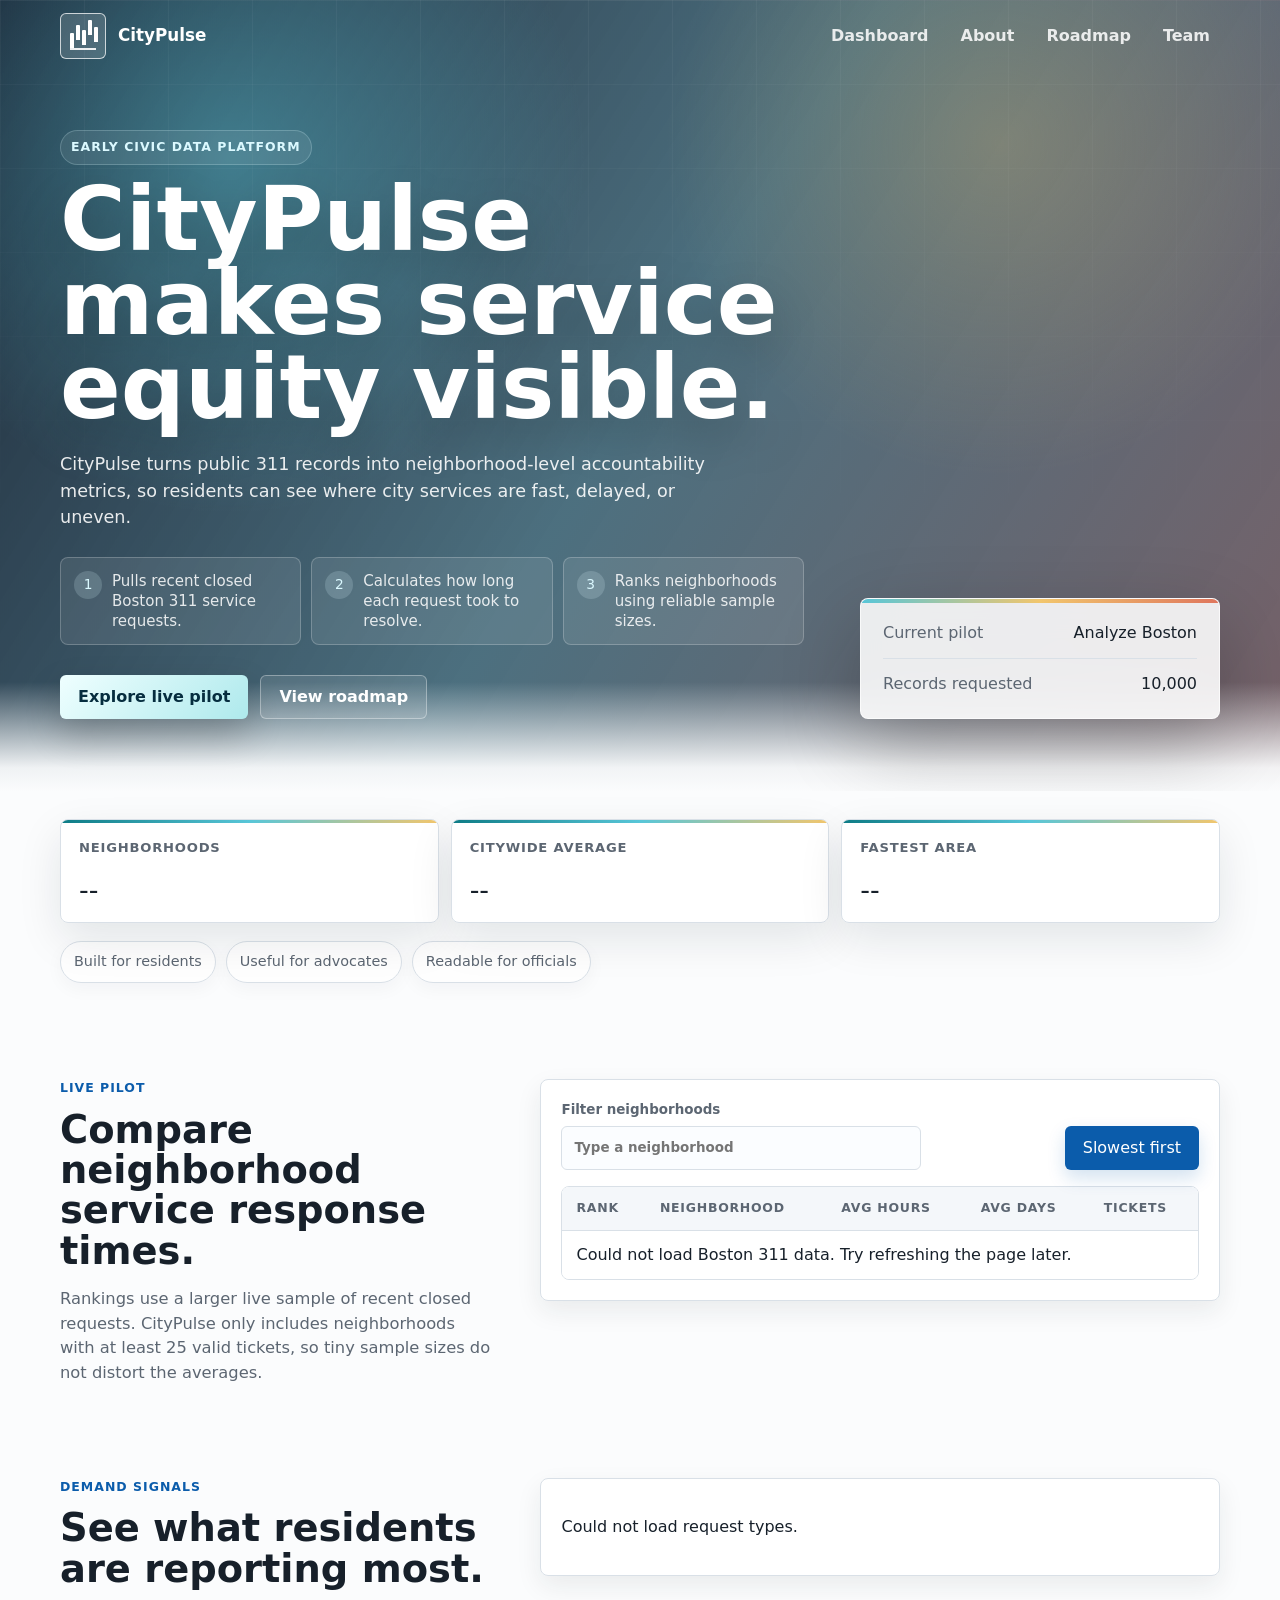
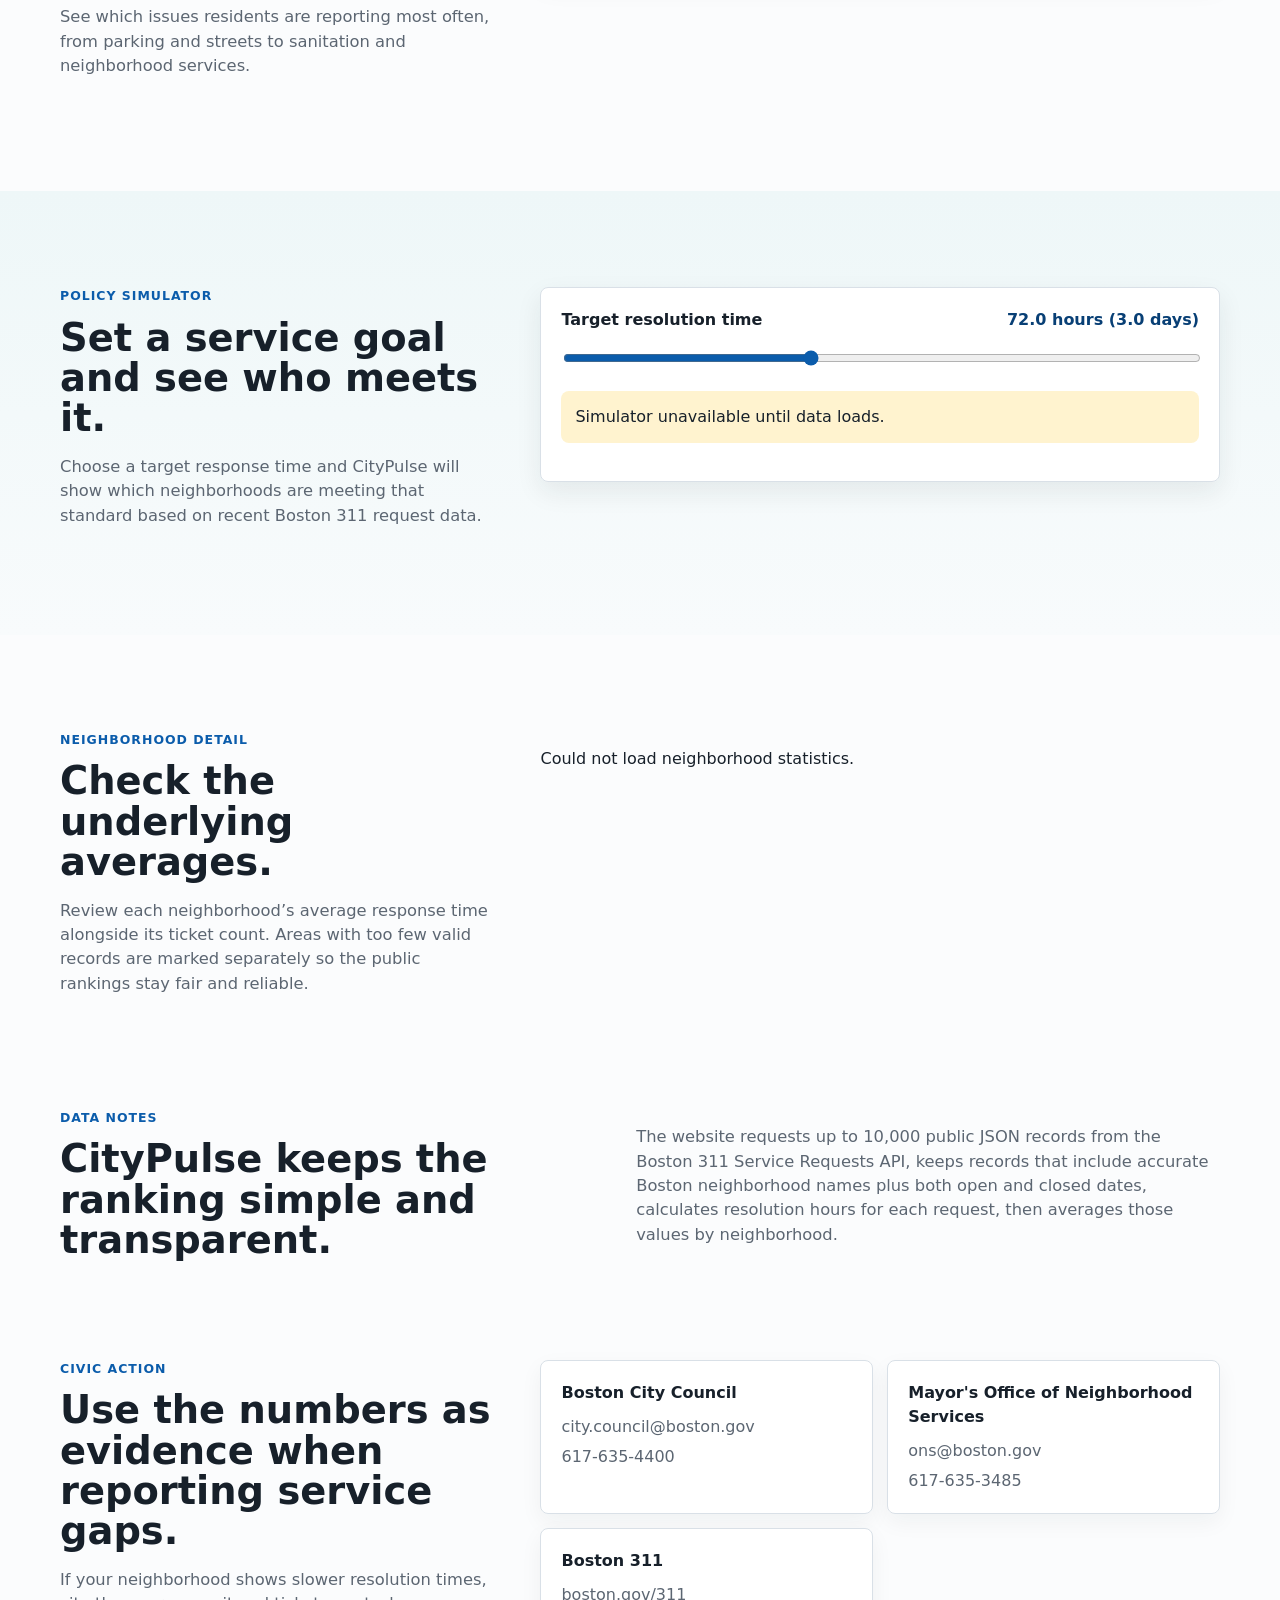
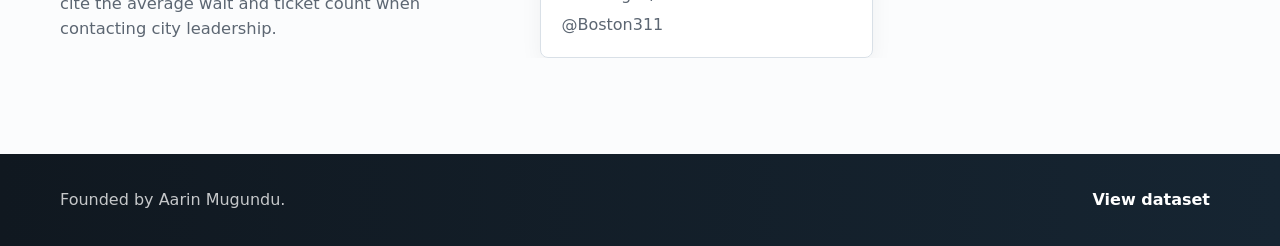
==== commit 5b14a3c6: "Update index.html" ====
--- a/index.html
+++ b/index.html
@@ -33,8 +33,8 @@
           <p class="eyebrow">Early civic data platform</p>
           <h1>CityPulse makes service equity visible.</h1>
           <p>
-            CityPulse turns public Boston 311 records into neighborhood-level accountability metrics, so
-            residents can see where city services are fast, delayed, or uneven.
+            CityPulse turns public 311 records into neighborhood-level accountability metrics, so
+            residents can see where city services are fast, delayed, or uneven. 
           </p>
           <div class="hero-explainer" aria-label="How CityPulse works">
             <article>
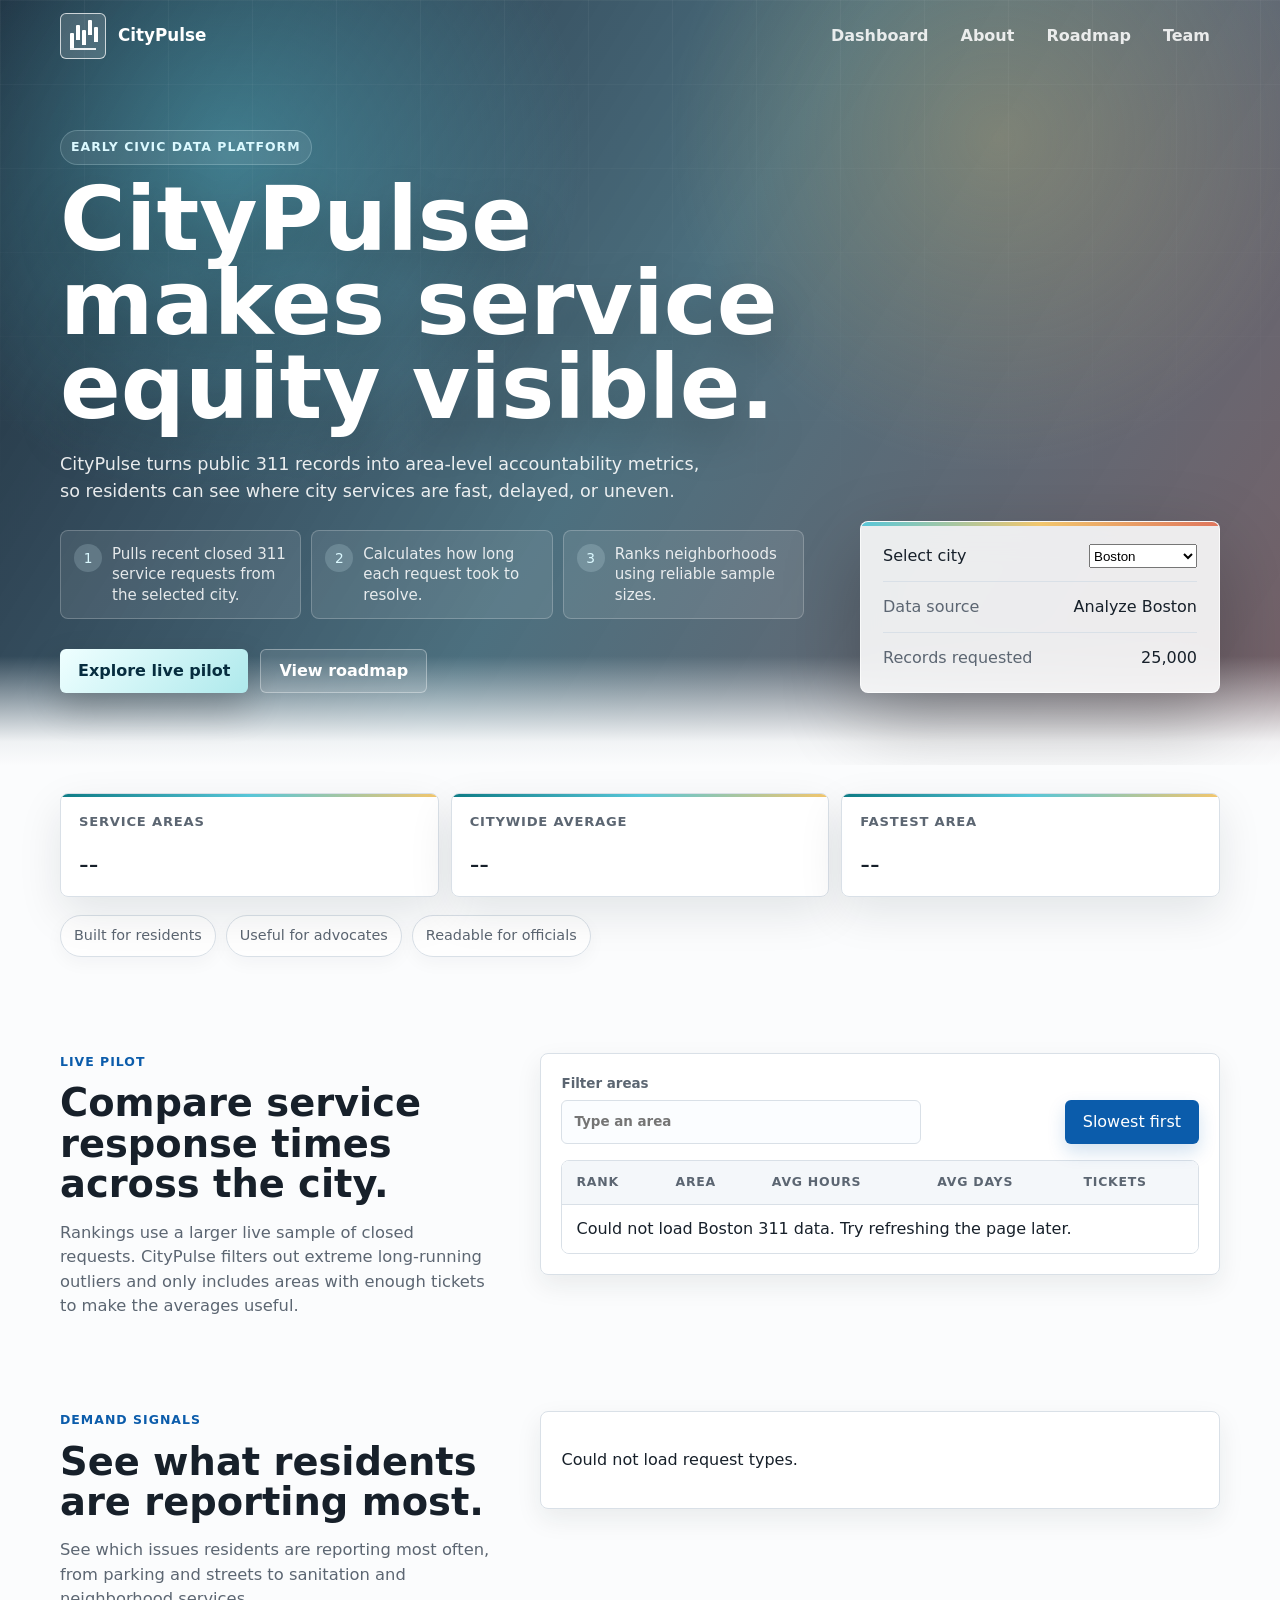
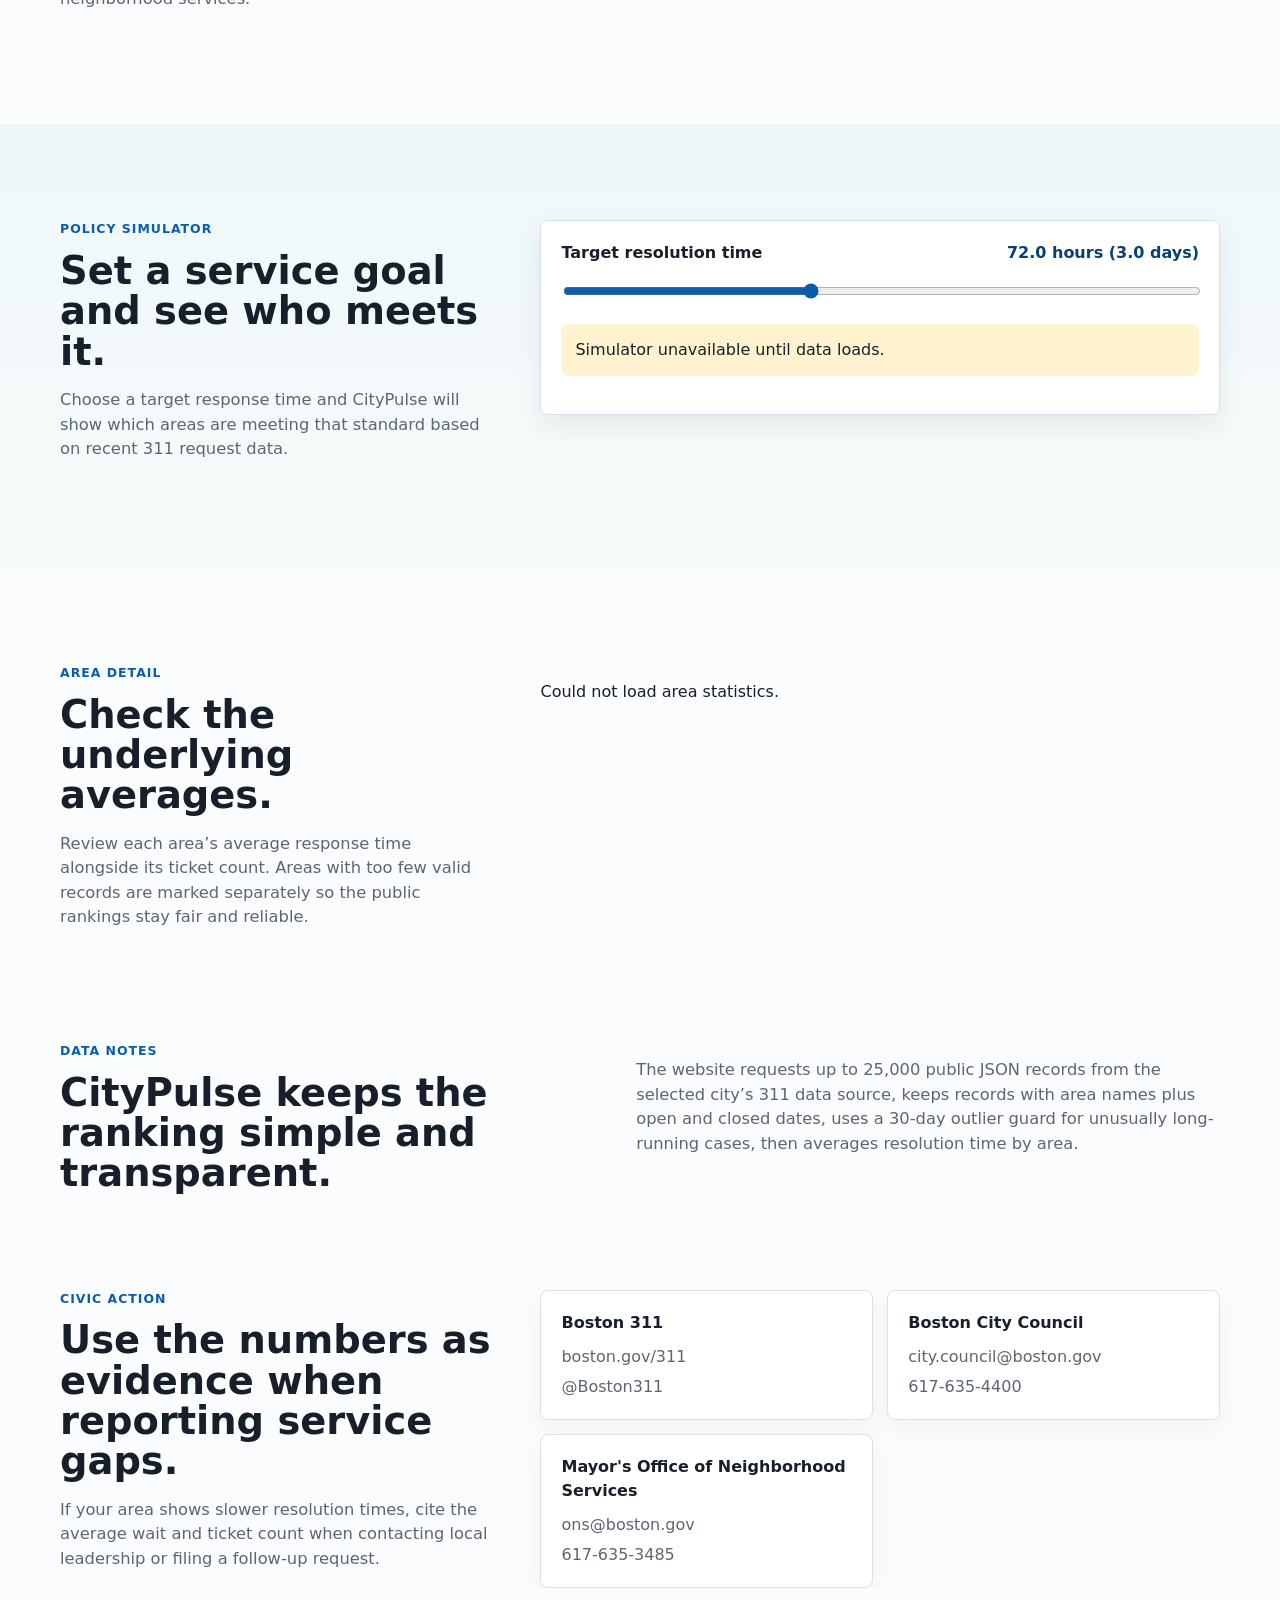
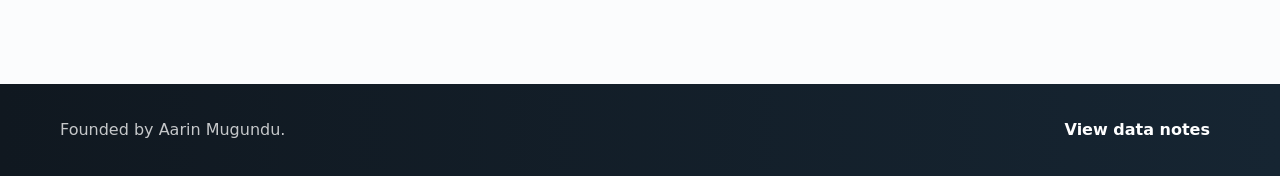
==== commit 2d800df3: "Update index.html" ====
--- a/index.html
+++ b/index.html
@@ -3,12 +3,12 @@
   <head>
     <meta charset="utf-8">
     <meta name="viewport" content="width=device-width, initial-scale=1">
-    <title>CityPulse Boston</title>
+    <title>CityPulse 311 Dashboard</title>
     <meta
       name="description"
-      content="CityPulse turns Boston 311 service request data into neighborhood response-time rankings, equity stats, and target simulations."
+      content="CityPulse turns public 311 service request data into area-level response-time rankings, equity stats, and target simulations."
     >
-    <link rel="stylesheet" href="./styles.css?v=24">
+    <link rel="stylesheet" href="./styles.css?v=33">
   </head>
   <body>
     <div class="cursor-glow" aria-hidden="true"></div>
@@ -33,13 +33,13 @@
           <p class="eyebrow">Early civic data platform</p>
           <h1>CityPulse makes service equity visible.</h1>
           <p>
-            CityPulse turns public 311 records into neighborhood-level accountability metrics, so
-            residents can see where city services are fast, delayed, or uneven. 
+            CityPulse turns public 311 records into area-level accountability metrics, so
+            residents can see where city services are fast, delayed, or uneven.
           </p>
           <div class="hero-explainer" aria-label="How CityPulse works">
             <article>
               <span>1</span>
-              <p>Pulls recent closed Boston 311 service requests.</p>
+              <p>Pulls recent closed 311 service requests from the selected city.</p>
             </article>
             <article>
               <span>2</span>
@@ -57,13 +57,22 @@
         </div>
 
         <aside class="status-panel" aria-label="Current data status">
+          <div class="status-row city-row">
+            <label for="city-select">Select city</label>
+            <select id="city-select">
+              <option value="boston">Boston</option>
+              <option value="nyc">New York City</option>
+              <option value="sf">San Francisco</option>
+              <option value="la">Los Angeles</option>
+            </select>
+          </div>
           <div class="status-row">
-            <span>Current pilot</span>
-            <strong>Analyze Boston</strong>
+            <span>Data source</span>
+            <strong id="data-source">Analyze Boston</strong>
           </div>
           <div class="status-row">
             <span>Records requested</span>
-            <strong id="record-limit">10,000</strong>
+            <strong id="record-limit">25,000</strong>
           </div>
         </aside>
       </section>
@@ -72,7 +81,7 @@
     <main>
       <section class="metric-band" aria-label="Citywide snapshot">
         <article>
-          <span class="metric-label">Neighborhoods</span>
+          <span class="metric-label">Service areas</span>
           <strong id="total-neighborhoods">--</strong>
         </article>
         <article>
@@ -94,19 +103,19 @@
       <section class="section-grid" id="rankings">
         <div class="section-intro">
           <p class="eyebrow">Live pilot</p>
-          <h2>Compare neighborhood service response times.</h2>
-          <p>
-            Rankings use a larger live sample of recent closed requests. CityPulse only includes
-            neighborhoods with at least 25 valid tickets, so tiny sample sizes do not distort the
-            averages.
+          <h2>Compare service response times across the city.</h2>
+          <p>
+            Rankings use a larger live sample of closed requests. CityPulse filters out extreme
+            long-running outliers and only includes areas with enough tickets to make the averages
+            useful.
           </p>
         </div>
 
         <div class="tool-surface">
           <div class="control-row">
             <label class="search-field">
-              <span>Filter neighborhoods</span>
-              <input id="neighborhood-search" type="search" placeholder="Type a neighborhood">
+              <span>Filter areas</span>
+              <input id="neighborhood-search" type="search" placeholder="Type an area">
             </label>
             <button class="icon-button" id="sort-toggle" type="button" aria-pressed="false">
               Slowest first
@@ -118,7 +127,7 @@
               <thead>
                 <tr>
                   <th scope="col">Rank</th>
-                  <th scope="col">Neighborhood</th>
+                  <th scope="col">Area</th>
                   <th scope="col">Avg hours</th>
                   <th scope="col">Avg days</th>
                   <th scope="col">Tickets</th>
@@ -156,8 +165,8 @@
           <p class="eyebrow">Policy simulator</p>
           <h2>Set a service goal and see who meets it.</h2>
           <p>
-            Choose a target response time and CityPulse will show which neighborhoods are meeting
-            that standard based on recent Boston 311 request data.
+            Choose a target response time and CityPulse will show which areas are meeting
+            that standard based on recent 311 request data.
           </p>
         </div>
 
@@ -174,17 +183,17 @@
 
       <section class="section-grid" id="raw-stats">
         <div class="section-intro">
-          <p class="eyebrow">Neighborhood detail</p>
+          <p class="eyebrow">Area detail</p>
           <h2>Check the underlying averages.</h2>
           <p>
-            Review each neighborhood’s average response time alongside its ticket count. Areas
+            Review each area’s average response time alongside its ticket count. Areas
             with too few valid records are marked separately so the public rankings stay fair and
             reliable.
           </p>
         </div>
 
         <div class="stat-list" id="stats-list">
-          <p>Loading neighborhood statistics...</p>
+          <p>Loading area statistics...</p>
         </div>
       </section>
 
@@ -194,10 +203,9 @@
           <h2>CityPulse keeps the ranking simple and transparent.</h2>
         </div>
         <p>
-          The website requests up to 10,000 public JSON records from the Boston 311 Service
-          Requests API, keeps records that include accurate Boston neighborhood names plus both
-          open and closed dates, calculates resolution hours for each request, then averages those
-          values by neighborhood.
+          The website requests up to 25,000 public JSON records from the selected city’s 311 data
+          source, keeps records with area names plus open and closed dates, uses a 30-day outlier
+          guard for unusually long-running cases, then averages resolution time by area.
         </p>
       </section>
 
@@ -206,26 +214,23 @@
           <p class="eyebrow">Civic action</p>
           <h2>Use the numbers as evidence when reporting service gaps.</h2>
           <p>
-            If your neighborhood shows slower resolution times, cite the average wait and ticket
-            count when contacting city leadership.
-          </p>
-        </div>
-
-        <div class="contact-grid">
+            If your area shows slower resolution times, cite the average wait and ticket
+            count when contacting local leadership or filing a follow-up request.
+          </p>
+        </div>
+
+        <div class="contact-grid" id="contact-grid">
           <article>
-            <h3>Boston City Council</h3>
-            <p>city.council@boston.gov</p>
-            <p>617-635-4400</p>
+            <h3>City 311 portal</h3>
+            <p>File or follow up through the city’s official 311 service.</p>
           </article>
           <article>
-            <h3>Mayor's Office of Neighborhood Services</h3>
-            <p>ons@boston.gov</p>
-            <p>617-635-3485</p>
+            <h3>Local representatives</h3>
+            <p>Share the area average, ticket count, and comparison to citywide response time.</p>
           </article>
           <article>
-            <h3>Boston 311</h3>
-            <p>boston.gov/311</p>
-            <p>@Boston311</p>
+            <h3>Community groups</h3>
+            <p>Use CityPulse rankings to support neighborhood meetings or public testimony.</p>
           </article>
         </div>
       </section>
@@ -233,12 +238,10 @@
 
     <footer>
       <p>Founded by Aarin Mugundu.</p>
-      <a href="https://data.boston.gov/dataset/311-service-requests" target="_blank" rel="noreferrer">
-        View dataset
-      </a>
+      <a href="#about">View data notes</a>
     </footer>
 
-    <script src="./effects.js?v=24"></script>
-    <script src="./app.js?v=24"></script>
+    <script src="./effects.js?v=33"></script>
+    <script src="./app.js?v=33"></script>
   </body>
 </html>
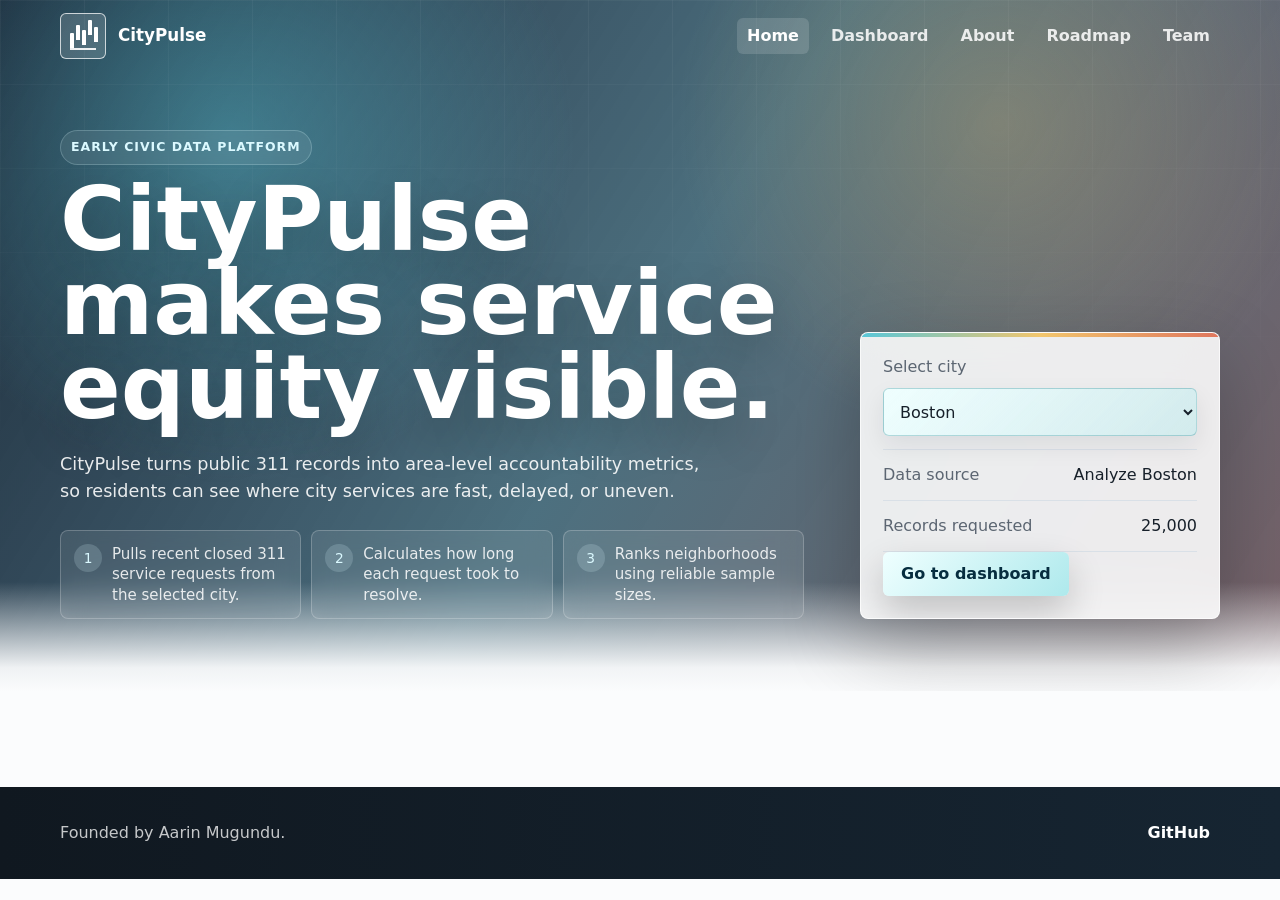
==== commit 6253a2a2: "Update index.html" ====
--- a/index.html
+++ b/index.html
@@ -3,12 +3,12 @@
   <head>
     <meta charset="utf-8">
     <meta name="viewport" content="width=device-width, initial-scale=1">
-    <title>CityPulse 311 Dashboard</title>
+    <title>CityPulse</title>
     <meta
       name="description"
       content="CityPulse turns public 311 service request data into area-level response-time rankings, equity stats, and target simulations."
     >
-    <link rel="stylesheet" href="./styles.css?v=33">
+    <link rel="stylesheet" href="./styles.css?v=47">
   </head>
   <body>
     <div class="cursor-glow" aria-hidden="true"></div>
@@ -21,7 +21,8 @@
           <span>CityPulse</span>
         </a>
         <div class="nav-links">
-          <a href="./index.html#rankings">Dashboard</a>
+          <a href="./index.html" aria-current="page">Home</a>
+          <a href="./dashboard.html">Dashboard</a>
           <a href="./about.html">About</a>
           <a href="./roadmap.html">Roadmap</a>
           <a href="./team.html">Team</a>
@@ -31,7 +32,10 @@
       <section class="hero" id="overview">
         <div class="hero-copy">
           <p class="eyebrow">Early civic data platform</p>
-          <h1>CityPulse makes service equity visible.</h1>
+          <h1 class="home-title">
+            <span>CityPulse</span>
+            <span>makes service equity visible.</span>
+          </h1>
           <p>
             CityPulse turns public 311 records into area-level accountability metrics, so
             residents can see where city services are fast, delayed, or uneven.
@@ -50,13 +54,9 @@
               <p>Ranks neighborhoods using reliable sample sizes.</p>
             </article>
           </div>
-          <div class="hero-actions">
-            <a class="primary-action" href="#rankings">Explore live pilot</a>
-            <a class="secondary-action" href="./roadmap.html">View roadmap</a>
-          </div>
         </div>
 
-        <aside class="status-panel" aria-label="Current data status">
+        <aside class="status-panel home-launch-panel" aria-label="Choose a city">
           <div class="status-row city-row">
             <label for="city-select">Select city</label>
             <select id="city-select">
@@ -74,174 +74,17 @@
             <span>Records requested</span>
             <strong id="record-limit">25,000</strong>
           </div>
+          <a class="primary-action launch-action" href="./dashboard.html">Go to dashboard</a>
         </aside>
       </section>
     </header>
 
-    <main>
-      <section class="metric-band" aria-label="Citywide snapshot">
-        <article>
-          <span class="metric-label">Service areas</span>
-          <strong id="total-neighborhoods">--</strong>
-        </article>
-        <article>
-          <span class="metric-label">Citywide average</span>
-          <strong id="city-average">--</strong>
-        </article>
-        <article>
-          <span class="metric-label">Fastest area</span>
-          <strong id="fastest-area">--</strong>
-        </article>
-      </section>
-
-      <section class="audience-strip" aria-label="Who CityPulse is for">
-        <span>Built for residents</span>
-        <span>Useful for advocates</span>
-        <span>Readable for officials</span>
-      </section>
-
-      <section class="section-grid" id="rankings">
-        <div class="section-intro">
-          <p class="eyebrow">Live pilot</p>
-          <h2>Compare service response times across the city.</h2>
-          <p>
-            Rankings use a larger live sample of closed requests. CityPulse filters out extreme
-            long-running outliers and only includes areas with enough tickets to make the averages
-            useful.
-          </p>
-        </div>
-
-        <div class="tool-surface">
-          <div class="control-row">
-            <label class="search-field">
-              <span>Filter areas</span>
-              <input id="neighborhood-search" type="search" placeholder="Type an area">
-            </label>
-            <button class="icon-button" id="sort-toggle" type="button" aria-pressed="false">
-              Slowest first
-            </button>
-          </div>
-
-          <div class="table-wrap">
-            <table>
-              <thead>
-                <tr>
-                  <th scope="col">Rank</th>
-                  <th scope="col">Area</th>
-                  <th scope="col">Avg hours</th>
-                  <th scope="col">Avg days</th>
-                  <th scope="col">Tickets</th>
-                </tr>
-              </thead>
-              <tbody id="ranking-body">
-                <tr>
-                  <td colspan="5">Loading rankings...</td>
-                </tr>
-              </tbody>
-            </table>
-          </div>
-        </div>
-      </section>
-
-      <section class="section-grid compact-section" id="request-types">
-        <div class="section-intro">
-          <p class="eyebrow">Demand signals</p>
-          <h2>See what residents are reporting most.</h2>
-          <p>
-            See which issues residents are reporting most often, from parking and streets to
-            sanitation and neighborhood services.
-          </p>
-        </div>
-
-        <div class="tool-surface">
-          <div class="type-list" id="type-list">
-            <p>Loading request types...</p>
-          </div>
-        </div>
-      </section>
-
-      <section class="section-grid alt" id="simulator">
-        <div class="section-intro">
-          <p class="eyebrow">Policy simulator</p>
-          <h2>Set a service goal and see who meets it.</h2>
-          <p>
-            Choose a target response time and CityPulse will show which areas are meeting
-            that standard based on recent 311 request data.
-          </p>
-        </div>
-
-        <div class="tool-surface">
-          <div class="slider-header">
-            <label for="target-slider">Target resolution time</label>
-            <strong id="target-label">72.0 hours (3.0 days)</strong>
-          </div>
-          <input id="target-slider" type="range" min="12" max="168" value="72" step="1">
-          <div class="sim-summary" id="sim-summary">Waiting for live data...</div>
-          <div class="result-list" id="sim-results" aria-live="polite"></div>
-        </div>
-      </section>
-
-      <section class="section-grid" id="raw-stats">
-        <div class="section-intro">
-          <p class="eyebrow">Area detail</p>
-          <h2>Check the underlying averages.</h2>
-          <p>
-            Review each area’s average response time alongside its ticket count. Areas
-            with too few valid records are marked separately so the public rankings stay fair and
-            reliable.
-          </p>
-        </div>
-
-        <div class="stat-list" id="stats-list">
-          <p>Loading area statistics...</p>
-        </div>
-      </section>
-
-      <section class="info-band" id="about">
-        <div>
-          <p class="eyebrow">Data notes</p>
-          <h2>CityPulse keeps the ranking simple and transparent.</h2>
-        </div>
-        <p>
-          The website requests up to 25,000 public JSON records from the selected city’s 311 data
-          source, keeps records with area names plus open and closed dates, uses a 30-day outlier
-          guard for unusually long-running cases, then averages resolution time by area.
-        </p>
-      </section>
-
-      <section class="section-grid action-section" id="action">
-        <div class="section-intro">
-          <p class="eyebrow">Civic action</p>
-          <h2>Use the numbers as evidence when reporting service gaps.</h2>
-          <p>
-            If your area shows slower resolution times, cite the average wait and ticket
-            count when contacting local leadership or filing a follow-up request.
-          </p>
-        </div>
-
-        <div class="contact-grid" id="contact-grid">
-          <article>
-            <h3>City 311 portal</h3>
-            <p>File or follow up through the city’s official 311 service.</p>
-          </article>
-          <article>
-            <h3>Local representatives</h3>
-            <p>Share the area average, ticket count, and comparison to citywide response time.</p>
-          </article>
-          <article>
-            <h3>Community groups</h3>
-            <p>Use CityPulse rankings to support neighborhood meetings or public testimony.</p>
-          </article>
-        </div>
-      </section>
-    </main>
-
     <footer>
       <p>Founded by Aarin Mugundu.</p>
-      <a href="#about">View data notes</a>
+      <a href="https://github.com/plantster01/citypulse" target="_blank" rel="noreferrer">GitHub</a>
     </footer>
 
-    <script src="./effects.js?v=33"></script>
-    <script src="./app.js?v=33"></script>
+    <script src="./effects.js?v=47"></script>
+    <script src="./app.js?v=47"></script>
   </body>
 </html>
--- a/styles.css
+++ b/styles.css
@@ -458,8 +458,39 @@
   color: var(--muted);
 }
 
+.status-row label {
+  color: var(--muted);
+}
+
 .status-row strong {
   font-weight: 400;
+}
+
+.city-row {
+  display: grid;
+  grid-template-columns: 1fr;
+  gap: 9px;
+  align-items: stretch;
+}
+
+.city-row select {
+  width: 100%;
+  min-height: 48px;
+  border: 1px solid rgba(14, 124, 134, 0.28);
+  border-radius: 6px;
+  background:
+    linear-gradient(135deg, rgba(239, 255, 255, 0.96), rgba(174, 233, 236, 0.42));
+  color: var(--ink);
+  font: inherit;
+  font-weight: 500;
+  padding: 0 12px;
+  box-shadow: 0 10px 24px rgba(13, 28, 42, 0.08);
+  cursor: pointer;
+}
+
+.city-row select:focus {
+  outline: 2px solid rgba(11, 92, 171, 0.16);
+  border-color: var(--blue);
 }
 
 main {
@@ -1152,6 +1183,27 @@
 .stat-list {
   display: grid;
   gap: 10px;
+  max-height: 520px;
+  overflow: auto;
+  padding-right: 6px;
+  scrollbar-width: thin;
+  scrollbar-color: rgba(14, 124, 134, 0.42) transparent;
+}
+
+.stat-list::-webkit-scrollbar,
+.result-list::-webkit-scrollbar {
+  width: 8px;
+}
+
+.stat-list::-webkit-scrollbar-track,
+.result-list::-webkit-scrollbar-track {
+  background: transparent;
+}
+
+.stat-list::-webkit-scrollbar-thumb,
+.result-list::-webkit-scrollbar-thumb {
+  background: rgba(14, 124, 134, 0.32);
+  border-radius: 999px;
 }
 
 .stat-item {
@@ -1236,8 +1288,8 @@
 .contact-grid p {
   margin: 6px 0 0;
   color: var(--muted);
-  overflow-wrap: normal;
-  white-space: nowrap;
+  overflow-wrap: anywhere;
+  white-space: normal;
 }
 
 footer {
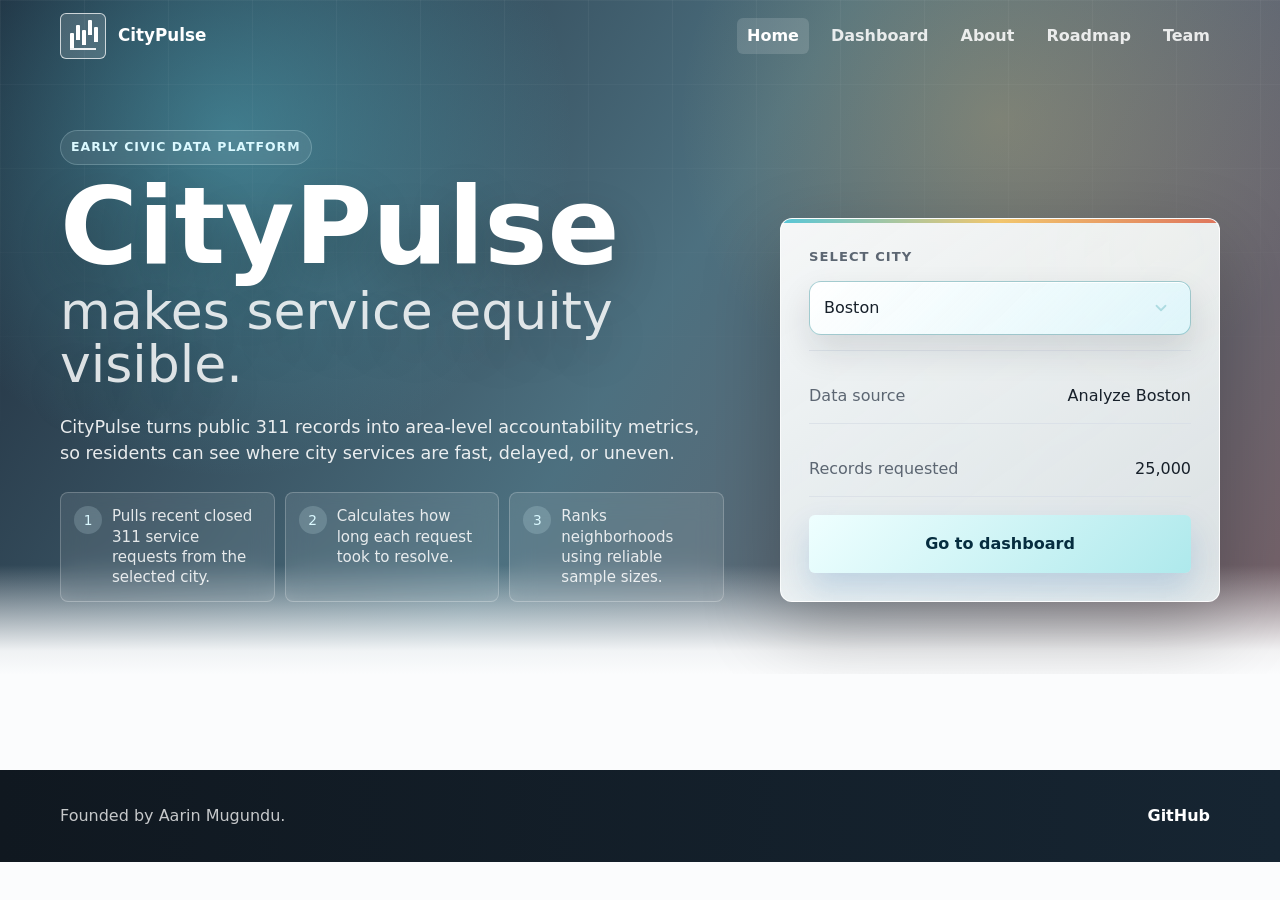
==== commit a416baa1: "Update index.html" ====
--- a/index.html
+++ b/index.html
@@ -8,7 +8,7 @@
       name="description"
       content="CityPulse turns public 311 service request data into area-level response-time rankings, equity stats, and target simulations."
     >
-    <link rel="stylesheet" href="./styles.css?v=47">
+    <link rel="stylesheet" href="./styles.css?v=48">
   </head>
   <body>
     <div class="cursor-glow" aria-hidden="true"></div>
@@ -63,7 +63,6 @@
               <option value="boston">Boston</option>
               <option value="nyc">New York City</option>
               <option value="sf">San Francisco</option>
-              <option value="la">Los Angeles</option>
             </select>
           </div>
           <div class="status-row">
@@ -84,7 +83,7 @@
       <a href="https://github.com/plantster01/citypulse" target="_blank" rel="noreferrer">GitHub</a>
     </footer>
 
-    <script src="./effects.js?v=47"></script>
-    <script src="./app.js?v=47"></script>
+    <script src="./effects.js?v=48"></script>
+    <script src="./app.js?v=48"></script>
   </body>
 </html>
--- a/styles.css
+++ b/styles.css
@@ -134,6 +134,10 @@
   background: linear-gradient(180deg, transparent, rgba(251, 252, 253, 0.92) 78%, var(--paper));
 }
 
+.compact-page-header {
+  min-height: 42vh;
+}
+
 .topbar {
   width: min(1160px, calc(100% - 32px));
   margin: 0 auto;
@@ -237,7 +241,7 @@
   margin: auto;
   padding: 58px 0 72px;
   display: grid;
-  grid-template-columns: minmax(0, 1fr) 360px;
+  grid-template-columns: minmax(0, 1fr) minmax(380px, 440px);
   gap: 56px;
   align-items: end;
 }
@@ -249,6 +253,23 @@
 
 .hero-copy h1 {
   text-shadow: 0 20px 48px rgba(0, 0, 0, 0.22);
+}
+
+.home-title {
+  display: grid;
+  gap: 8px;
+}
+
+.home-title span:first-child {
+  font-size: clamp(3.1rem, 8.3vw, 6.7rem);
+}
+
+.home-title span:last-child {
+  max-width: 11.5em;
+  color: rgba(255, 255, 255, 0.84);
+  font-size: clamp(1.7rem, 4.2vw, 3.25rem);
+  font-weight: 500;
+  line-height: 1.03;
 }
 
 .eyebrow {
@@ -293,11 +314,32 @@
   animation: heroRise 720ms ease-out both;
 }
 
+.page-hero h1 {
+  font-size: clamp(2.2rem, 5.4vw, 4.55rem);
+  line-height: 1;
+}
+
+.compact-page-hero {
+  padding: 64px 0 76px;
+}
+
+.compact-page-hero h1 {
+  font-size: clamp(2rem, 4.8vw, 4rem);
+}
+
 .page-hero p:not(.eyebrow) {
   max-width: 720px;
   margin: 22px 0 0;
   color: rgba(255, 255, 255, 0.82);
   font-size: 1.1rem;
+}
+
+.compact-page-hero p:not(.eyebrow) {
+  margin-top: 16px;
+}
+
+.dashboard-page-hero {
+  padding-bottom: 86px;
 }
 
 h2 {
@@ -418,12 +460,16 @@
 }
 
 .status-panel {
-  padding: 22px;
-  border-radius: 8px;
-  box-shadow: 0 28px 80px rgba(0, 0, 0, 0.24);
-  background: rgba(255, 255, 255, 0.88);
-  border-color: rgba(255, 255, 255, 0.72);
-  backdrop-filter: blur(18px);
+  padding: 28px;
+  border-radius: 12px;
+  box-shadow:
+    0 28px 80px rgba(0, 0, 0, 0.24),
+    inset 0 1px 0 rgba(255, 255, 255, 0.78);
+  background:
+    linear-gradient(145deg, rgba(255, 255, 255, 0.94), rgba(239, 249, 250, 0.84)),
+    radial-gradient(circle at 88% 8%, rgba(242, 198, 109, 0.22), transparent 30%);
+  border-color: rgba(255, 255, 255, 0.82);
+  backdrop-filter: blur(22px);
   position: relative;
   overflow: hidden;
   animation: heroRise 820ms 120ms ease-out both;
@@ -442,7 +488,7 @@
   justify-content: space-between;
   gap: 18px;
   border-bottom: 1px solid var(--line);
-  padding: 13px 0;
+  padding: 15px 0;
 }
 
 .status-row:first-child {
@@ -460,6 +506,10 @@
 
 .status-row label {
   color: var(--muted);
+  font-size: 0.82rem;
+  font-weight: 550;
+  letter-spacing: 0.08em;
+  text-transform: uppercase;
 }
 
 .status-row strong {
@@ -469,28 +519,60 @@
 .city-row {
   display: grid;
   grid-template-columns: 1fr;
-  gap: 9px;
+  gap: 14px;
   align-items: stretch;
 }
 
 .city-row select {
   width: 100%;
-  min-height: 48px;
-  border: 1px solid rgba(14, 124, 134, 0.28);
-  border-radius: 6px;
+  min-height: 54px;
+  appearance: none;
+  border: 1px solid rgba(14, 124, 134, 0.34);
+  border-radius: 12px;
   background:
-    linear-gradient(135deg, rgba(239, 255, 255, 0.96), rgba(174, 233, 236, 0.42));
+    linear-gradient(135deg, rgba(255, 255, 255, 0.98), rgba(219, 249, 255, 0.72)),
+    url("data:image/svg+xml,%3Csvg xmlns='http://www.w3.org/2000/svg' width='18' height='18' viewBox='0 0 24 24' fill='none' stroke='%230e7c86' stroke-width='2.4' stroke-linecap='round' stroke-linejoin='round'%3E%3Cpath d='m6 9 6 6 6-6'/%3E%3C/svg%3E");
+  background-position: center, right 20px center;
+  background-repeat: no-repeat;
   color: var(--ink);
   font: inherit;
+  font-size: 1rem;
   font-weight: 500;
-  padding: 0 12px;
-  box-shadow: 0 10px 24px rgba(13, 28, 42, 0.08);
+  padding: 0 50px 0 14px;
+  box-shadow:
+    0 16px 34px rgba(13, 28, 42, 0.12),
+    inset 0 1px 0 rgba(255, 255, 255, 0.9);
   cursor: pointer;
+  transition: border-color 160ms ease, box-shadow 160ms ease, transform 160ms ease;
+}
+
+.city-row select:hover {
+  border-color: rgba(11, 92, 171, 0.42);
+  box-shadow:
+    0 20px 40px rgba(13, 28, 42, 0.16),
+    inset 0 1px 0 rgba(255, 255, 255, 0.92);
+  transform: translateY(-1px);
 }
 
 .city-row select:focus {
   outline: 2px solid rgba(11, 92, 171, 0.16);
   border-color: var(--blue);
+}
+
+.home-launch-panel {
+  display: grid;
+  gap: 18px;
+}
+
+.home-launch-panel .status-row {
+  border-bottom-color: rgba(217, 224, 231, 0.82);
+}
+
+.launch-action {
+  min-height: 58px;
+  width: 100%;
+  font-size: 1rem;
+  box-shadow: 0 16px 32px rgba(11, 92, 171, 0.18);
 }
 
 main {
@@ -1070,9 +1152,12 @@
 }
 
 .table-wrap {
-  overflow-x: auto;
+  overflow: auto;
+  max-height: 560px;
   border: 1px solid var(--line);
   border-radius: 8px;
+  scrollbar-width: thin;
+  scrollbar-color: rgba(14, 124, 134, 0.42) transparent;
 }
 
 table {
@@ -1097,6 +1182,9 @@
   color: var(--muted);
   background: var(--paper-soft);
   font-weight: 550;
+  position: sticky;
+  top: 0;
+  z-index: 1;
 }
 
 .neighborhood-name {
@@ -1190,16 +1278,20 @@
   scrollbar-color: rgba(14, 124, 134, 0.42) transparent;
 }
 
+.table-wrap::-webkit-scrollbar,
 .stat-list::-webkit-scrollbar,
 .result-list::-webkit-scrollbar {
   width: 8px;
-}
-
+  height: 8px;
+}
+
+.table-wrap::-webkit-scrollbar-track,
 .stat-list::-webkit-scrollbar-track,
 .result-list::-webkit-scrollbar-track {
   background: transparent;
 }
 
+.table-wrap::-webkit-scrollbar-thumb,
 .stat-list::-webkit-scrollbar-thumb,
 .result-list::-webkit-scrollbar-thumb {
   background: rgba(14, 124, 134, 0.32);
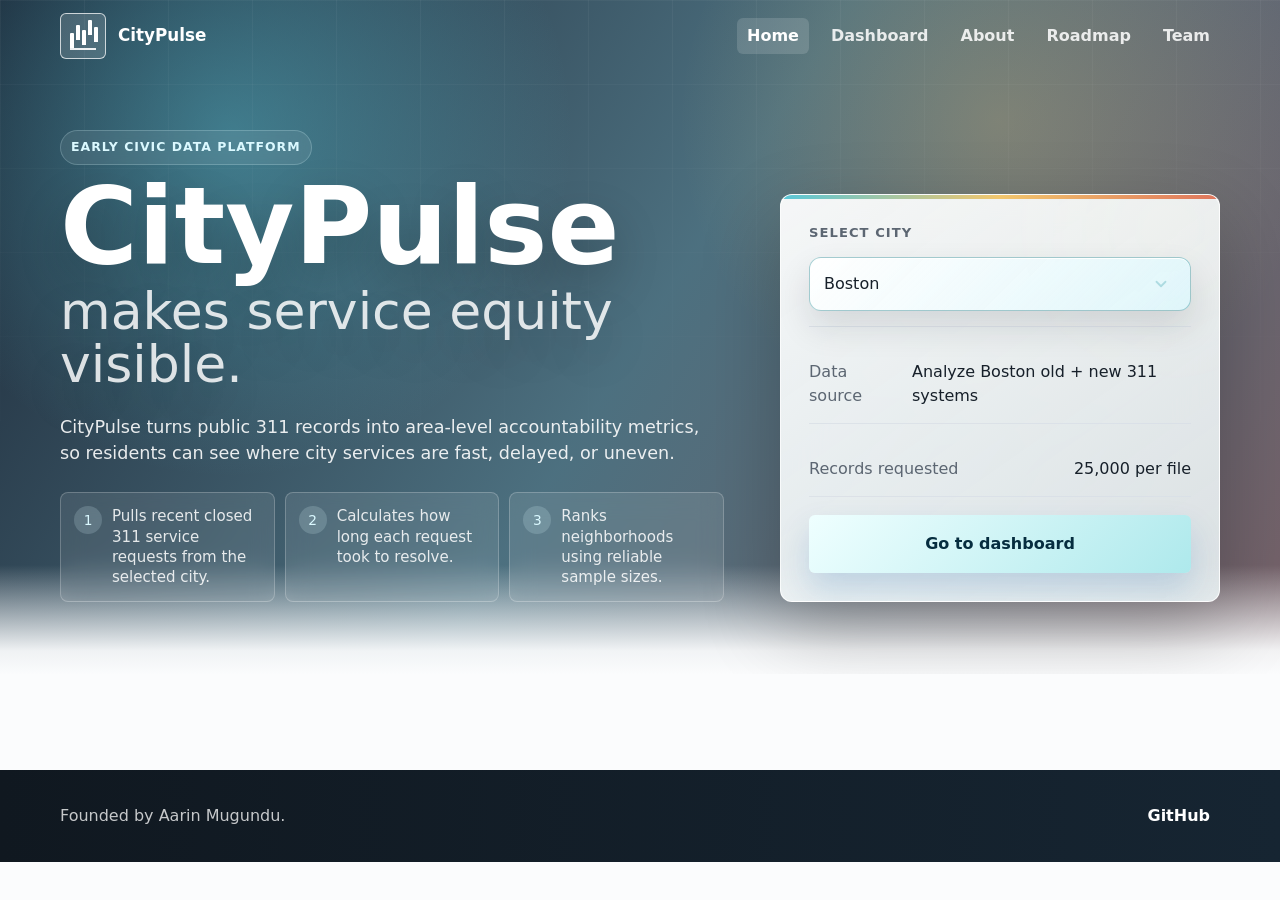
==== commit 0dfe7799: "Update version numbers for CSS and JS files" ====
--- a/index.html
+++ b/index.html
@@ -8,7 +8,7 @@
       name="description"
       content="CityPulse turns public 311 service request data into area-level response-time rankings, equity stats, and target simulations."
     >
-    <link rel="stylesheet" href="./styles.css?v=48">
+    <link rel="stylesheet" href="./styles.css?v=53">
   </head>
   <body>
     <div class="cursor-glow" aria-hidden="true"></div>
@@ -83,7 +83,7 @@
       <a href="https://github.com/plantster01/citypulse" target="_blank" rel="noreferrer">GitHub</a>
     </footer>
 
-    <script src="./effects.js?v=48"></script>
-    <script src="./app.js?v=48"></script>
+    <script src="./effects.js?v=53"></script>
+    <script src="./app.js?v=53"></script>
   </body>
 </html>
--- a/styles.css
+++ b/styles.css
@@ -546,6 +546,11 @@
   transition: border-color 160ms ease, box-shadow 160ms ease, transform 160ms ease;
 }
 
+.city-row select option {
+  background: #ffffff;
+  color: var(--ink);
+}
+
 .city-row select:hover {
   border-color: rgba(11, 92, 171, 0.42);
   box-shadow:
